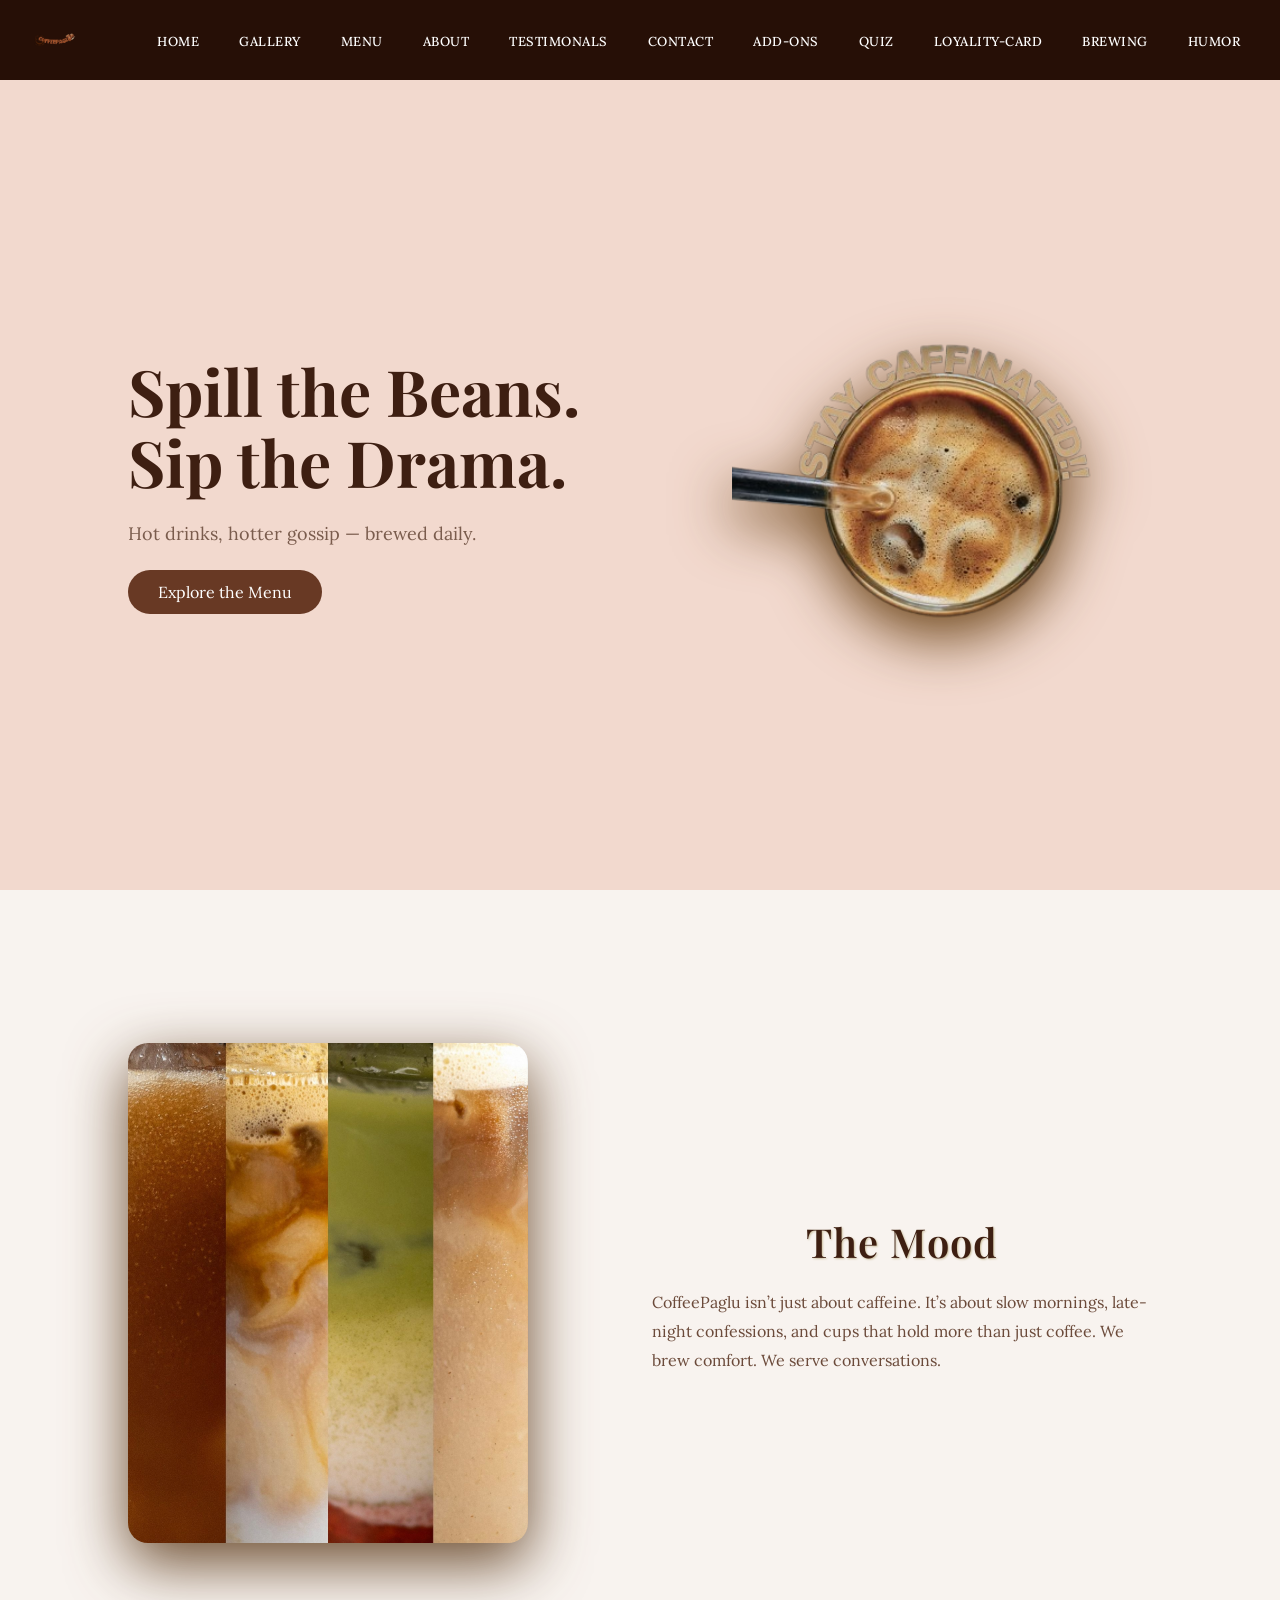
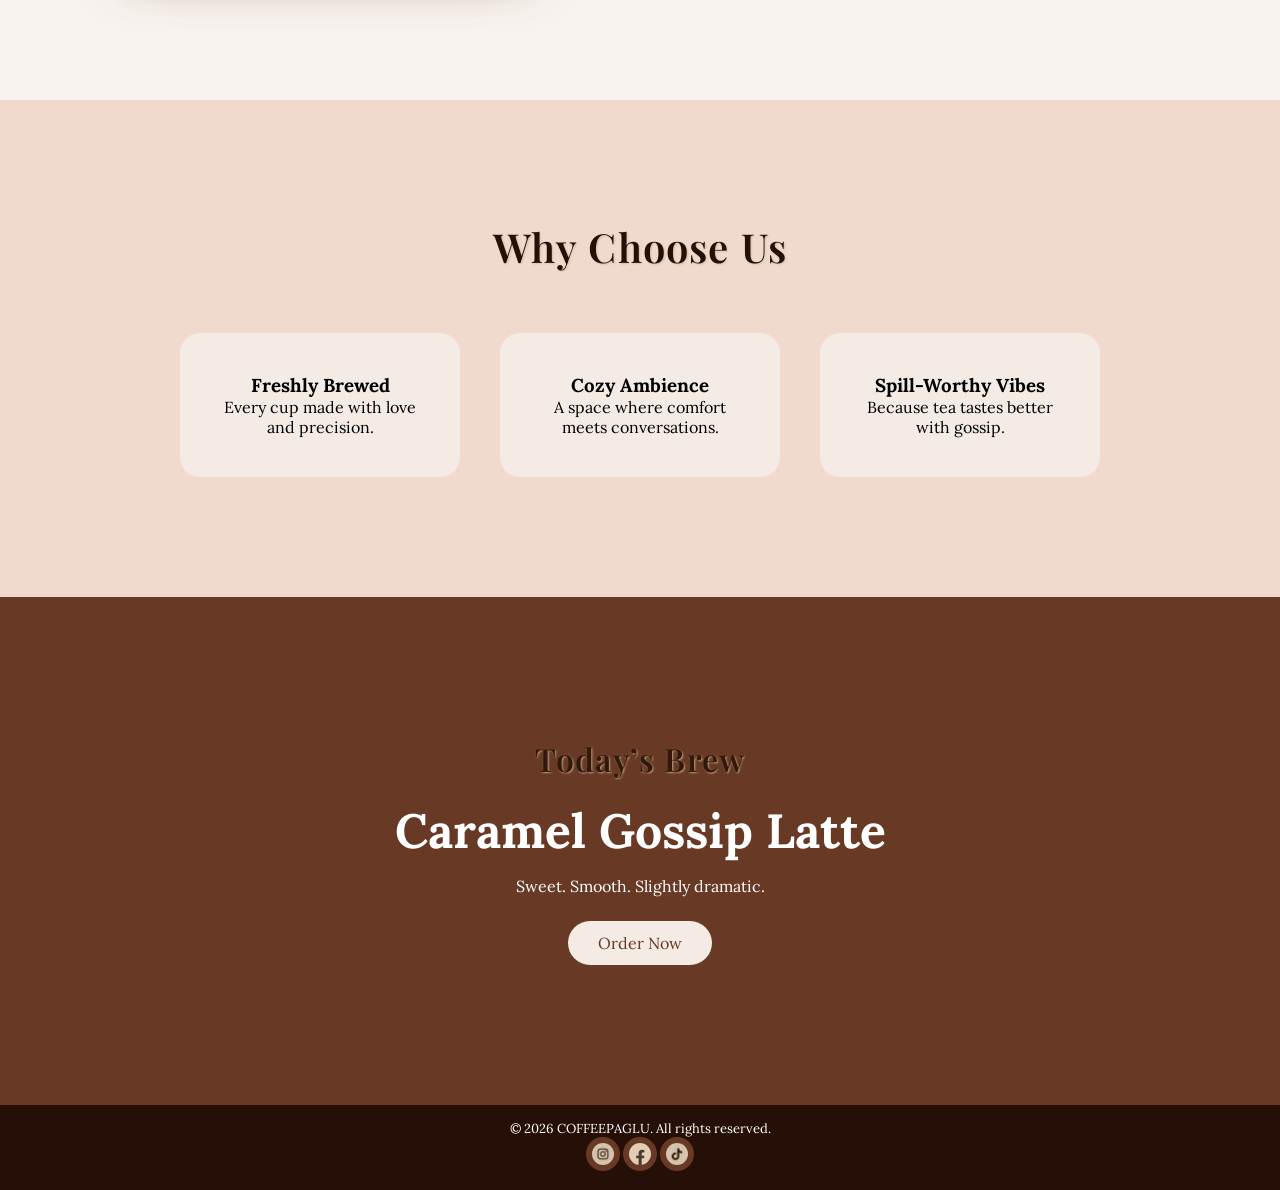
==== index.html @ d4e7f506 "Add files via upload" ====
<!DOCTYPE html>
<html lang="en">
<head>
<meta charset="UTF-8">
<meta name="viewport" content="width=device-width, initial-scale=1.0">
<title>CoffeePaglu-Home</title> <link rel="stylesheet" href="css/style.css">
</head>
<body>

<header>
  <div class="navbar">
    <img src="imgs/logo.png" alt="Coffeepaglu Logo" class="logo">
    <nav>
  <ul class="nav-menu">
 <li><a href="index.html" class="nav-link">HOME</a></li>
        <li><a href="gallery.html" class="nav-link">GALLERY</a></li>
        <li><a href="menu.html" class="nav-link">MENU</a></li>
        <li><a href="about.html" class="nav-link">ABOUT</a></li>
        <li><a href="testimonals.html" class="nav-link">TESTIMONALS</a></li>
        <li><a href="contact.html" class="nav-link">CONTACT</a></li>
        <li><a href="add-ons.html" class="nav-link">ADD-ONS</a></li>
        <li><a href="quiz.html" class="nav-link">QUIZ</a></li> 
        <li><a href="loyality.html" class="nav-link">LOYALITY-CARD</a></li> 
        <li><a href="brewing.html" class="nav-link">BREWING</a></li> 
        <li><a href="coffee_humor_page.html" class="nav-link">HUMOR</a></li> 
</ul>           
</nav>
 </div>
</header>
<main>
  <!--Hero section-->
  <section class="hero">
  <div class="hero-content">
    <h1>
      Spill the Beans.<br>
      Sip the Drama.
    </h1>
    <p class="sub">
      Hot drinks, hotter gossip — brewed daily.
    </p>
    <a href="menu.html" class="hero-btn">Explore the Menu</a>
  </div>

  <div class="hero-img">
    <img src="imgs/h1.png" alt="Latte">
  </div>
</section>

<section class="mood">
  <div class="mood-img">
    <img src="imgs/mood.jpg" alt="Coffee Mood">
  </div>

  <div class="mood-text">
    <h2>The Mood</h2>
    <p>
      CoffeePaglu isn’t just about caffeine.
      It’s about slow mornings, late-night confessions,
      and cups that hold more than just coffee.
      We brew comfort. We serve conversations.
    </p>
  </div>
</section>

<section class="choose">
  <h2>Why Choose Us</h2>

  <div class="choose-grid">
    <div class="choose-card">
      <h3>Freshly Brewed</h3>
      <p>Every cup made with love and precision.</p>
    </div>

    <div class="choose-card">
      <h3>Cozy Ambience</h3>
      <p>A space where comfort meets conversations.</p>
    </div>

    <div class="choose-card">
      <h3>Spill-Worthy Vibes</h3>
      <p>Because tea tastes better with gossip.</p>
    </div>
  </div>
</section>

<section class="todays-brew">
  <div class="brew-content">
    <h2>Today’s Brew</h2>
    <h3>Caramel Gossip Latte</h3>
    <p>Sweet. Smooth. Slightly dramatic.</p>
    <a href="menu.html" class="brew-btn">Order Now</a>
  </div>
</section>

</body>
</html>

 <!-- ================= FOOTER ================= -->
<footer class="footer">
  <div class="container footer-container">
    <p>&copy; 2026 COFFEEPAGLU. All rights reserved.</p>
    <div class="social-icons">
      <a href="https://www.instagram.com/herjournls._?igsh=M2wwaDgxN3NqbGc0"><img src="imgs/insta.jpg" alt="Instagram"></a>
      <a href="#"><img src="imgs/fb.jpg" alt="Facebook"></a>
      <a href="#"><img src="imgs/tiktook.jpg" alt="TicTok"></a>
    </div>
      </div>
  </div>
</footer>
</main>
</body>
</html>
---- css/style.css ----
@import url('https://fonts.googleapis.com/css2?family=Cormorant+Garamond:ital,wght@0,300..700;1,300..700&family=Dancing+Script:wght@400..700&family=Dosis:wght@200..800&family=Lobster+Two:ital,wght@0,400;0,700;1,400;1,700&family=Lora:ital,wght@0,400..700;1,400..700&family=Playfair+Display:ital,wght@0,400..900;1,400..900&family=Poppins:ital,wght@0,400;0,500;0,600;0,700;1,400&display=swap');

*{
  margin: 0;
  padding: 0;
  box-sizing: border-box;
  font-family:"Lora", serif;
}


.logo {
  display: block;
  height: 50px; 
  margin-right: 20px;
  /* optional but clean */
}
.container {
  max-width: 1200px;
  width: 100%;
  margin: auto;
  padding: 0 20px;
}
body{
  background-color: #f2d9ce
}

:root{
    /* colors */
    --white-color: #fff;
    --iced-capppccino-color: #f2d9ce;
    --mocha-mousse-color: #a57865;
    --milk-chocolate-color: #683924;
    --espresso-color: #260f06;
    /* font size */
    --font-size-s: 0.9rem;
    --font-size-n: 1rem;
    --font-size-m: 1,12rem;
    --font-size-l: 1.5rem;
    --font-size-xl: 2rem;
    --font-size-xxl: 2.3rem;
    /* font weight */
    --font-weight-normal:400;
    --font-weight-medium:500;
    --font-weight-semibold:600;
    --font-weight-bold:700;
    /* border radius */
    --border-radius-s: 8px;
    --broder-radius-m: 30ps;
    --border-radius-circle: 50%;
    /* site max width */
    --site-max-width: 1300px;
}
/* ===== Reset & Basics ===== */
* {
  margin: 0;
  padding: 0;
  box-sizing: border-box;
}

/* ===== Navbar ===== */
.navbar {
  display: flex;
  justify-content: space-between;
  align-items: center;
  background-color: #260f06;
  padding: 15px 30px;
  position: sticky;
  top: 0;
  z-index: 1000;
}

.navbar .logo {
  font-size: 1.8rem;
  color: #fff;
  font-weight: bold;
  text-decoration: none;
}

.nav-menu {
  display: flex;
  gap: 20px;
  list-style: none;
}

.nav-menu li a {
  text-decoration: none;
  color: #fff;
  font-weight: 500;
  padding: 8px 10px;
  border-radius: 8px;
  transition: 0.3s ease; 
  letter-spacing: 0.5px;
  font-size: 13px
}

.nav-menu li a:hover,
.nav-menu li a.active {
  background-color: #683924;
}

@media (max-width: 768px) {
  .nav-menu {
    position: fixed;
    right: -100%;
    top: 0;
    height: 100vh;
    width: 250px;
    background: #6b3e26;
    flex-direction: column;
    justify-content: center;
    align-items: center;
    transition: 0.3s;
  }

  .nav-menu.active {
    right: 0;
  }
}

.hero {
  display: flex;
  align-items: center;
  justify-content: space-between;
  padding: 120px 10%;
  background:  #f2d9ce;
  height: 90vh;
}

.hero-content {
  max-width: 500px;
}

.hero-content h1 {
  font-family: 'Playfair Display', serif;
  font-size: 64px;
  line-height: 1.1;
  color: #3e1f12;
}

.sub {
  font-size: 18px;
  margin: 25px 0;
  color: #7a5c4d;
}

.hero-btn {
  display: inline-block;
  padding: 12px 30px;
  border-radius: 30px;
  background: #683924;
  color: white;
  text-decoration: none;
  transition: all 0.3s ease;
}

.hero-btn:hover {
  background: #8a4e33;
  transform: translateY(-3px);
}

.hero-img img {
  width: 420px;
  filter: drop-shadow(0 20px 30px rgba(100, 59, 12, 0.959));
}

.hero-img:hover {
  transform: scale(1.1);
}

.hero-img img {
  transition: transform 0.4s ease;
}

.hero-img img:hover {
  transform: scale(1.08);
}


.mood {
  display: flex;
  align-items: center;
  justify-content: space-between;
  padding: 120px 10%;
  background: #f8f3ef;
  height: 90vh;
}

.mood-img img {
  width: 400px;
  border-radius: 20px;
  filter: drop-shadow(0 20px 30px rgba(82, 46, 12, 0.856));
}

.mood-text {
  max-width: 500px;
}

.mood-text h2 {
  font-family: 'Playfair Display', serif;
  font-size: 40px;
  margin-bottom: 20px;
  color: #3e1f12;
}

.mood-text p {
  line-height: 1.8;
  color: #6b4a3a;
}

.choose {
  padding: 120px 10%;
  text-align: center;
}

.choose h2 {
  font-family: 'Playfair Display', serif;
  font-size: 40px;
  margin-bottom: 60px;
}

.choose-grid {
  display: flex;
  justify-content: center;
  gap: 40px;
}

.choose-card {
  background: #f3ebe4;
  padding: 40px;
  border-radius: 20px;
  width: 280px;
  transition: 0.3s ease;
}

.choose-card:hover {
  transform: translateY(-8px);
  box-shadow: 0 15px 30px rgba(82, 40, 5, 0.87);
}

.todays-brew {
  background: #683924;
  color: #fff;
  padding: 140px 10%;
  text-align: center;
}

.todays-brew h2 {
  font-family: 'Playfair Display', serif;
  font-size: 32px;
  margin-bottom: 20px;
  opacity: 0.8;
}

.todays-brew h3 {
  font-size: 48px;
  margin-bottom: 15px;
}

.brew-btn {
  display: inline-block;
  margin-top: 25px;
  padding: 12px 30px;
  border-radius: 30px;
  background: #f3ebe4;
  color: #683924;
  text-decoration: none;
  transition: 0.3s ease;
}

.brew-btn:hover {
  transform: scale(1.05);
}


/* ===== Pages CSS ===== */
/* Gallery */
.gallery-grid {
  display: grid;
  grid-template-columns: repeat(3, 1fr);
  gap: 30px;
  padding: 50px;
}

.gallery-grid img {
  width: 100%;
  border-radius: 203px;
  transition: transform 0.3s ease;
  cursor: pointer;
}

.gallery-grid img:hover {
  transform: scale(1.05);
  box-shadow: 0 10px 20px rgba(97, 47, 7, 0.699);
}

.gallery-item{
width: 100%;
  border-radius: 15px;
  transition: transform 0.3s ease;
  cursor: pointer;
}

.gallery-title{
  text-align: center;
  font-family: 'Playfair Display', serif;
  font-size: 42px;
  margin-bottom: 60px;
  color: #3e1f12;
}

/* Menu */
.menu-container {
  display: grid;
  grid-template-columns: repeat(3, 260px); /* 3 cards per row */
  justify-content: center; /* center grid horizontally */
  gap: 50px; /* space between cards */
  padding: 70px;
}

.menu-card {
  background: rgba(245, 239, 232, 0.6);
  border-radius: 25px;
  padding: 55px 15px 15px;
  text-align: center;

  position: relative;
  transition: transform 0.3s ease, box-shadow 0.3s ease;
}


.menu-card:hover {
  transform: translateY(-8px);
  box-shadow: 0 25px 35px rgb(33, 25, 17);
}

.img-wrap {
  position: absolute;
  top: -60px;
  left: 50%;
  transform: translateX(-50%);
  width: 120px;
  height: 120px;
  border-radius: 50%;
  overflow: hidden;
  box-shadow: 0 10px 20px rgba(0,0,0,0.15);
}

.img-wrap img {
  width: 100%;
  height: 100%;
  object-fit: cover;
  display: block;
}

.circle {
    width: 260px;
    height: 260px;
    border-radius: 50%;
    overflow: hidden;
    display: flex;
}

.circle img {
    width: 100%;
    height: 100%;
    object-fit: cover;
}

.menu-card h3 {
  margin-top: 25px; /* enough space for image circle */
  color: #683924;
}

.menu-card p {
  font-size: 14px;
  margin: 10px 0;
  color: #555;

}

.price {
  background: #683924;
  color: white;
  padding: 4px 10px;
  border-radius: 20px;
  font-size: 12px;
  margin-bottom: 12px;
}
.menu-card button {
  margin: 10px;            /* thoda kam margin */
  padding: 6px 12px;         /* chhoti padding */
  border: none;
  border-radius: 16px;        /* thoda kam rounded */
  cursor: pointer;
  font-size: 12px;            /* chhota font */
  transition: transform 0.3s ease;
  width: 90px;                /* fixed width for uniformity */
  color: #532a0e;   
         /* better readable color */
  
}

.add-cart {
  background: transparent;
  color: lab(32.85% 24.61 29.61);
  border: 1px solid #612b12e3;
  justify-self: center;
  margin-top: 6px;
}
.buy-now {
  border: 1px solid #612b12e3;
  color: lab(32.85% 24.61 29.61);
  background: transparent;
  justify-self: center;
}

.menu-card button:hover {
  transform: scale(1.05);
   box-shadow: 0 4px 8px rgba(104, 57, 36, 0.3);
   color:#f2d9ce ;
     transition: transform 0.5s ease,  
   
}

/* ABOUT SECTION */
.about {
  padding: 90px 20px;
  background-color: #f2d9ce
}

/* FLEX CONTAINER */
.about-container {
  max-width: 1100px;
  margin: auto;
  display: flex;
  align-items: center;
  gap: 60px;
  flex-wrap: wrap;
}

/* TEXT SIDE */
.about-text {
  flex: 1;
}

.about-title{
  text-align: left;
  font-family: 'Playfair Display', serif;
  font-size: 42px;
  margin-bottom: 20px;
  color: #3e1f12;
}

.about-text p {
  font-size: 15px;
  line-height: 1.8;
  color: #444;
  margin-bottom: 15px;
}

/* IMAGE SIDE */
.about-img {
  flex: 1;
  display: flex;
  justify-content: center;
}

.about-img img {
  width: 100%;
  max-width: 420px;
  transition: 0.4s ease;
}

/* SLEEK HOVER */
.about-img img:hover {
  transform: scale(1.03);
}

/* RESPONSIVE */
@media (max-width: 768px) {
  .about-container {
    flex-direction: column;
    text-align: center;
  }
}

/* Testimonial Section */
.testimonials-section {
    padding: 40px 20px;
    background: #f2d9ce;
    text-align: center;
    font-family: 'Lora', serif;
}

.testimonials-title {
    font-family: 'Playfair Display', serif;
    color: #683924;
    margin-bottom: 80px;
    font-size: 2em;
    font-weight: 700;
}

/* Testimonial Cards Grid */
.testimonials-grid {
    display: grid;
    grid-template-columns: repeat(4, 260px);
    gap: 20px;
    max-width: 1000px;
    margin: 0 auto;
}

/* Individual Testimonial Card */
.testimonial-card {
    background: white;
    border-radius: 12px;
    padding: 40px;
    box-shadow: 0 4px 12px rgba(85, 43, 9, 0.89);
    transition: transform 0.3s ease, box-shadow 0.3s ease;
    position: relative;
    border: 1px solid #e8d8c8;
    font-family: 'Lora', serif;
    min-height: 100px;
    display: flex;
    flex-direction: column;
}

.testimonial-card:hover {
    transform: translateY(-5px);
    box-shadow: 0 8px 20px rgba(87, 43, 8, 0.897);
}

/* Testimonial Header */
.testimonial-header {
    display: flex;
    align-items: center;
    margin-bottom: 15px;
}

.avatar {
    width: 60px;
    height: 60px;
    border-radius: 50%;
    object-fit: cover;
    margin-right: 12px;
    border: 2px solid #a57865;
}

.reviewer-info h3 {
    margin: 0 0 3px 0;
    color: #683924;
    font-family: 'Playfair Display', serif;
    font-size: 1.1em;
}

.reviewer-info p {
    margin: 0;
    color: #a57865;
    font-size: 0.8em;
}

/* Star Rating */
.star-rating {
    color: #FFD700;
    font-size: 1em;
    margin: 8px 0;
}

/* Testimonial Text */
.testimonial-text {
    font-style: italic;
    color: #260f06;
    line-height: 1.5;
    font-size: 0.95em;
    margin-bottom: 15px;
    flex-grow: 1;
}

/* Testimonial Footer */
.testimonial-footer {
    display: flex;
    justify-content: space-between;
    align-items: center;
    margin-top: auto;
    padding-top: 15px;
    border-top: 1px solid #e8d8c8;
}

.date {
    color: #a57865;
    font-size: 0.8em;
}

/* Responsive Design */
@media (max-width: 768px) {
    .testimonials-title {
        font-size: 1.7em;
    }
    
    .testimonials-grid {
        grid-template-columns: 1fr;
        gap: 15px;
    }
    
    .testimonial-card {
        padding: 15px;
        min-height: 250px;
    }
    
    .testimonial-header {
        flex-direction: column;
        text-align: center;
    }
    
    .avatar {
        margin-right: 0;
        margin-bottom: 10px;
    }
    
    .reviewer-info {
        width: 100%;
    }
    
    .testimonial-text {
        font-size: 0.9em;
    }
}

/* CONTACT SECTION */
.contact-section {
  min-height: 100vh;
  background-color: #f2d9ce;
  display: flex;
  flex-direction: column;
  align-items: center;
  justify-content: center;
  gap: 25px;
}

/* SLEEK CONTACT BOX */
.contact-box {
  width: 360px;
  padding: 35px;
  background-color: #ffffff;
  text-align: center;
}

/* TEXT */
.contact-box h2 {
  font-size: 22px;
  margin-bottom: 20px;
  letter-spacing: 1px;
}

                                      /* INPUTS */
.contact-box input,
.contact-box textarea {
  width: 100%;
  padding: 12px 0;
  margin-bottom: 18px;
  border: none;
  border-bottom: 1px solid #3e2723;
  font-size: 14px;
  background: transparent;
}

.contact-box input:focus,
.contact-box textarea:focus {
  outline: none;
  border-bottom: 1px solid #683924;
}

.contact-box textarea {
  height: 80px;
  resize: none;
}

                                    /* BUTTON */
.contact-box button {
  margin-top: 10px;
  padding: 10px 30px;
  border: none;
  background-color: #683924;
  color: #fff;
  font-size: 13px;
  cursor: pointer;
}

/* SMALL CIRCLE IMAGES */
.contact-images {
  display: flex;
  gap: 12px;
}

.contact-images img {
  width: 45px;
  height: 45px;
  border-radius: 50%;
  object-fit: cover;
  transition: 0.3s;
}

/* HOVER = CLEAN EFFECT */
.contact-images img:hover {
  filter: grayscale(0%);
  transform: scale(1.1);
}

/* Footer Section */

.footer {
 width: 100%;
 padding: 15px;
 background-color: #260f06;
 color: white;
 text-align: center;
 font-size: 13px;
}

.social-icons img{
 width: 34px;
 height: 34px;
 border-radius: 50%;
 padding: 6px;
 background: #683924;
 object-fit: contain;
}

.social-icons img:hover{
 transform: scale(1.15);
   transition: transform 1s ease,  
} 



.side-menu {
  padding: 30px 10%;
  background: #f2d9ce;
}

.side-menu h1{
  margin-top: 20px;
}
.menu-title {
  text-align: center;
  font-family: 'Playfair Display', serif;
  font-size: 46px;
  color: #3e1f12;
  margin-bottom: 50px;
  margin-top: 0;
}

.menu-container {
  display: grid;
  grid-template-columns: repeat(3, 260px);
  justify-content: center;
  gap: 30px;
}

.menu-card {
  background: rgba(245,239,232,0.8);
  border-radius: 25px;
  padding: 60px 20px 25px;
  text-align: center;
  position: relative;
  backdrop-filter: blur(6px);

  box-shadow:
    0 15px 30px rgba(107, 59, 4, 0.897),
    0 5px 10px rgba(158, 77, 11, 0.671);

  transition: all 0.35s ease;
}

.menu-card:hover {
  transform: translateY(-8px);
  box-shadow:
    0 25px 45px rgba(160, 90, 24, 0.836),
    0 10px 15px rgba(114, 62, 13, 0.801);
}

.img-wrap {
  position: absolute;
  top: -40px;
  left: 50%;
  transform: translateX(-50%);
  width: 120px;
  height: 120px;
  border-radius: 50%;
  overflow: hidden;

  box-shadow: 0 12px 25px rgba(0,0,0,0.18);
}

.img-wrap img {
  width: 100%;
  height: 100%;
  object-fit: cover;
}

.menu-card h3 {
  margin-top: 50px;
  color: #683924;
  font-size: 20px;
}

.menu-card p {
  font-size: 14px;
  margin: 10px 0;
  color: #6b4a3a;
}

.price {
  background: #683924;
  color: white;
  padding: 6px 16px;
  border-radius: 20px;
  font-size: 13px;
  margin:  40px;
}

/* Hamburger Menu Styles */
.menu-checkbox {
    display: none;
}

.hamburger {
    display: none;
    flex-direction: column;
    cursor: pointer;
    padding: 5px;
}

.bar {
    width: 25px;
    height: 3px;
    background-color: #333;
    margin: 3px 0;
    transition: 0.3s;
}

h2 {
  text-align: center;
  font-weight: 600;
  font-size: 2rem;
  margin-bottom: 30px;
  letter-spacing: 1.2px;
  color: #260f06;
  text-shadow: 1px 1px 2px #cbbf9d;
}

.question {
  background: #fff9e6;
  padding: 20px;
  border-radius: 8px;      /* thoda rounded corners */
  width: 100%; 
  justify-content: center;            /* container ke width ke hisaab se */
  min-height: 150px;       /* height set karke square feel dena */
  box-sizing: border-box;  /* padding width me add kare */
  margin-bottom: 20px;
  display: flex;
  flex-direction: column;  /* content vertical align */
  justify-content: center; /* vertically center content */
}


.question:hover {
  box-shadow: 0 5px 15px rgba(61, 30, 6, 0.836);
   transition: 0.5s ease;
}

label {
  display: block;
  margin: 10px 0;
  cursor: pointer;
  font-weight: 500;
  font-size: 1.05rem;
  user-select: none;
  padding-left: 8px;
  position: relative;
  transition: color 0.3s ease;
  color: #5a3e1b;
}

label:hover {
  color: #a97449;
}

input[type="radio"] {
  appearance: none;
  width: 20px;
  height: 20px;
  border: 2.5px solid #a97449;
  border-radius: 50%;
  outline: none;
  cursor: pointer;
  position: relative;
  vertical-align: middle;
  margin-right: 10px;
  transition: background-color 0.3s ease, border-color 0.3s ease;
}

input[type="radio"]:checked {
  background-color: #64340c;
  border-color: #6b4729;
}

button {
  padding: 10px 0;
  font-size: 1rem;
  border-radius: 8px;
  width: 20%;          /* button chhota karega */
  margin: 20px auto 0; /* top 20px, left-right auto for center */
  display: block;      /* block banaye taaki margin auto work kare */
  background: #ce9261;
  color: #482805cc;
  border: none;
  cursor: pointer;
  box-shadow: 0 5px 15px rgba(169, 116, 73, 0.228);
  transition: background-color 0.5s ease;
  margin-bottom: 30px;
  margin-top: 30px;
}


button:hover {
  background-color: #8a5e30;
  box-shadow: 0 7px 20px #482805cc;
  color: var(--iced-capppccino-color);
}

#result {
  margin-bottom: 30px;
  padding: 20px;
  border-radius: 12px;
  background: #fff4cc;
  border: 3px solid #a97449;
  font-weight: 700;
  font-size: 1.3rem;
  color: #3d2305e8;
  text-align: center;
  box-shadow: 0 6px 15px rgba(61, 30, 5, 0.799);
  user-select: none;
  min-height: 70px;
  margin-bottom: 20px;
}

/* ================= CART SIDEBAR STYLES ================= */
.cart-icon {
  position: fixed;
  top: 20px;
  right: 20px;
  background: #5c3d2e;
  color: white;
  width: 60px;
  height: 60px;
  border-radius: 50%;
  display: flex;
  align-items: center;
  justify-content: center;
  font-size: 24px;
  cursor: pointer;
  z-index: 100;
  box-shadow: 0 4px 12px rgba(92, 61, 46, 0.3);
  transition: all 0.3s ease;
}

.cart-icon:hover {
  transform: scale(1.1);
  box-shadow: 0 6px 16px rgba(92, 61, 46, 0.5);
}

.cart-count {
  position: absolute;
  top: -8px;
  right: -8px;
  background: #d4a574;
  color: #5c3d2e;
  border-radius: 50%;
  width: 28px;
  height: 28px;
  display: flex;
  align-items: center;
  justify-content: center;
  font-weight: bold;
  font-size: 12px;
}

/* ================= CART SIDEBAR STYLES ================= */
.cart-icon {
  position: fixed;      /* screen pe fixed rahe */
  top: 80px;            /* nav ke neeche, magar space dekar */
  right: 20px;          /* right side se thoda gap */
  z-index: 1000;        /* nav se upar dikhai de */
  background: #5c3d2e;  /* aapka color */
  color: white;
  width: 60px;
  height: 60px;
  border-radius: 50%;
  display: flex;
  align-items: center;
  justify-content: center;
  font-size: 28px;
  cursor: pointer;
  box-shadow: 0 4px 12px rgba(0,0,0,0.3);
}

.cart-icon:hover {
  transform: scale(1.1);
  box-shadow: 0 6px 16px rgba(92, 61, 46, 0.5);
}

.cart-count {
  position: absolute;
  top: -8px;
  right: -8px;
  background: #d4a574;
  color: #5c3d2e;
  border-radius: 50%;
  width: 28px;
  height: 28px;
  display: flex;
  align-items: center;
  justify-content: center;
  font-weight: bold;
  font-size: 12px;
}

/* ================= CART SIDEBAR ================= */
.cart-sidebar {
  position: fixed;
  right: -400px;
  top: 0;
  width: 400px;
  height: 100vh;
  background: white;
  box-shadow: -4px 0 20px rgba(0, 0, 0, 0.15);
  z-index: 101;
  transition: right 0.4s ease;
  display: flex;
  flex-direction: column;
  overflow-y: auto;
}

.cart-sidebar.active {
  right: 0;
}

.cart-header {
  background: #5c3d2e;
  color: white;
  padding: 20px;
  display: flex;
  justify-content: space-between;
  align-items: center;
  position: sticky;
  top: 0;
}

.cart-header h2 {
  margin: 0;
  font-size: 22px;
}

.close-cart {
  background: none;
  border: none;
  color: white;
  font-size: 28px;
  cursor: pointer;
  padding: 0;
}

.cart-items {
  flex: 1;
  padding: 20px;
  overflow-y: auto;
}

.cart-item {
  background: #f5f1ed;
  border-radius: 8px;
  padding: 15px;
  margin-bottom: 15px;
  border-left: 4px solid #d4a574;
}

.cart-item-header {
  display: flex;
  justify-content: space-between;
  align-items: start;
  margin-bottom: 10px;
}

.cart-item-name {
  font-weight: bold;
  color: #5c3d2e;
  font-size: 16px;
}

.cart-item-remove {
  background: none;
  border: none;
  color: #c44569;
  cursor: pointer;
  font-size: 18px;
  padding: 0;
}

.cart-item-price {
  color: #d4a574;
  font-weight: bold;
  margin-bottom: 8px;
}

.cart-item-quantity {
  display: flex;
  align-items: center;
  gap: 8px;
}

.qty-btn {
  background: #d4a574;
  border: none;
  color: white;
  width: 28px;
  height: 28px;
  border-radius: 4px;
  cursor: pointer;
  font-weight: bold;
  transition: background 0.2s;
}

.qty-btn:hover {
  background: #c9985e;
}

.qty-display {
  min-width: 30px;
  text-align: center;
  font-weight: bold;
  color: #5c3d2e;
}

.empty-cart {
  text-align: center;
  color: #999;
  padding: 40px 20px;
  font-size: 16px;
}

.cart-footer {
  background: #f5f1ed;
  padding: 20px;
  border-top: 2px solid #e0d5c8;
  position: sticky;
  bottom: 0;
}

.cart-total {
  display: flex;
  justify-content: space-between;
  font-size: 18px;
  font-weight: bold;
  color: #5c3d2e;
  margin-bottom: 15px;
}

.checkout-btn {
  width: 100%;
  background: #5c3d2e;
  color: white;
  border: none;
  padding: 14px;
  border-radius: 6px;
  font-size: 16px;
  font-weight: bold;
  cursor: pointer;
  transition: background 0.3s;
}

.checkout-btn:hover {
  background: #4a3225;
}

.checkout-btn:disabled {
  background: #ccc;
  cursor: not-allowed;
}

/* ================= MODAL STYLES ================= */
.modal {
  display: none;
  position: fixed;
  z-index: 102;
  left: 0;
  top: 0;
  width: 100%;
  height: 100%;
  background-color: rgba(0, 0, 0, 0.5);
  animation: fadeIn 0.3s ease;
}

.modal.active {
  display: flex;
  align-items: center;
  justify-content: center;
}

@keyframes fadeIn {
  from { opacity: 0; }
  to { opacity: 1; }
}

.modal-content {
  background-color: white;
  padding: 20px;             /* reduced padding */
  border-radius: 12px;
  width: 90%;
  max-width: 400px;          /* reduced width */
  box-shadow: 0 8px 32px rgba(0, 0, 0, 0.2);
  animation: slideIn 0.3s ease;
  position: relative;
}

@keyframes slideIn {
  from {
    transform: translateY(-50px);
    opacity: 0;
  }
  to {
    transform: translateY(0);
    opacity: 1;
  }
}

.modal-header {
  font-size: 22px;           /* slightly smaller */
  font-weight: bold;
  color: #5c3d2e;
  margin-bottom: 15px;
}

.form-group {
  margin-bottom: 12px;       /* slightly less margin */
}

.form-group label {
  display: block;
  margin-bottom: 5px;
  color: #5c3d2e;
  font-weight: bold;
  font-size: 14px;
}

.form-group input,
.form-group textarea {
  width: 100%;
  padding: 6px 8px;          /* reduced padding */
  border: 2px solid #e0d5c8;
  border-radius: 4px;         /* smaller radius */
  font-size: 13px;            /* smaller font */
  font-family: inherit;
  transition: border-color 0.3s;
  box-sizing: border-box;
}

.form-group input {
  height: 30px;               /* smaller input height */
}

.form-group input:focus,
.form-group textarea:focus {
  outline: none;
  border-color: #d4a574;
}

.form-group textarea {
  resize: vertical;
  min-height: 60px;           /* smaller textarea */
}

.modal-buttons {
  display: flex;
  gap: 10px;
  margin-top: 18px;
}

.modal-btn {
  flex: 1;
  padding: 10px;
  border: none;
  border-radius: 6px;
  font-weight: bold;
  cursor: pointer;
  font-size: 15px;
  transition: all 0.3s;
}

.modal-btn-submit {
  background: #5c3d2e;
  color: white;
}

.modal-btn-submit:hover {
  background: #4a3225;
}

.modal-btn-cancel {
  background: #e0d5c8;
  color: #5c3d2e;
}

.modal-btn-cancel:hover {
  background: #d0c5b8;
}

.close-modal {
  position: absolute;
  top: 15px;
  right: 20px;
  background: none;
  border: none;
  font-size: 28px;
  cursor: pointer;
  color: #5c3d2e;
}

/* ================= ORDER CONFIRMATION ================= */
.success-message {
  text-align: center;
  padding: 30px;
  color: #27ae60;
}

.success-message h2 {
  color: #27ae60;
  margin-bottom: 10px;
}

.success-icon {
  font-size: 48px;
  margin-bottom: 15px;
}

/* ================= RESPONSIVE ================= */
@media (max-width: 768px) {
  .cart-sidebar {
    width: 100%;
    right: -100%;
  }

  .modal-content {
    width: 95%;
    padding: 15px;
  }

  .cart-icon {
    width: 50px;
    height: 50px;
    font-size: 20px;
  }
}


.loyalty-section {
    display: flex;
    justify-content: center;
    padding: 50px 20px;
    font-family: sans-serif;
}

.loyalty-card {
    background: #ffffff;
    border-radius: 15px;
    box-shadow: 0 10px 30px rgba(0,0,0,0.1);
    padding: 30px;
    max-width: 400px;
    width: 100%;
    text-align: center;
    border: 2px solid #6f4e37;
}

.card-header h2 {
    color: #6f4e37;
    margin-bottom: 5px;
}

.stamp-grid {
    display: grid;
    grid-template-columns: repeat(5, 1fr);
    gap: 15px;
    margin: 30px 0;
}

.stamp {
    font-size: 30px;
    width: 50px;
    height: 50px;
    display: flex;
    align-items: center;
    justify-content: center;
    border-radius: 50%;
    border: 2px dashed #d1b8a7;
}

.stamp.collected {
    background-color: #6f4e37;
    border-style: solid;
    filter: grayscale(0);
}

.stamp.empty {
    opacity: 0.2;
    filter: grayscale(1);
}

.progress-bar {
    background: #e0e0e0;
    border-radius: 10px;
    height: 10px;
    margin: 15px 0;
    overflow: hidden;
}

.progress-fill {
    background: #6f4e37;
    height: 100%;
}

.redeem-btn {
    background: #d1b8a7;
    color: white;
    border: none;
    padding: 10px 20px;
    border-radius: 5px;
    cursor: not-allowed;
    width: 100%;
    font-weight: bold;
}

.brew-container {
    padding: 60px 20px;
    max-width: 1100px;
    margin: 0 auto;
    text-align: center;
    font-family: 'Segoe UI', Tahoma, Geneva, Verdana, sans-serif;
}

.main-title {
    color: #4b3621;
    font-size: 2.5rem;
    margin-bottom: 10px;
}

.subtitle {
    color: #8b5a2b;
    margin-bottom: 40px;
}

.brew-grid {
    display: grid;
    grid-template-columns: repeat(auto-fit, minmax(300px, 1fr));
    gap: 25px;
}

.brew-card {
    background: white;
    padding: 30px;
    border-radius: 20px;
    box-shadow: 0 10px 20px rgb(96, 44, 9);
    transition: transform 0.3s ease;
    border: 1px solid #eee;
}

.brew-card:hover {
    transform: translateY(-10px);
    border-color: #642f09;
}

.brew-icon {
    font-size: 50px;
    margin-bottom: 15px;
}

.brew-card h3 {
    color: #572f07;
    margin-bottom: 15px;
}

.steps {
    text-align: left;
    list-style: none;
    padding: 0;
    margin: 20px 0;
    color: #555;
}

.steps li {
    padding: 8px 0;
    border-bottom: 1px solid #ffffff;
}

.steps li::before {
    content: "✓ ";
    color: #411e04;
    font-weight: bold;
}

.featured {
    background: #4b3621;
    color: white;
}

.featured h3, .featured .steps, .featured .steps li {
    color: #4f2811;
}

.pro-tip {
    font-size: 0.9rem;
    background: rgba(255,255,255,0.1);
    padding: 10px;
    border-radius: 10px;
}


.brew-container {
    padding: 60px 20px;
    max-width: 1100px;
    margin: 0 auto;
    text-align: center;
    background-color: #fffaf5;
    font-family: 'Segoe UI', Tahoma, Geneva, Verdana, sans-serif;
}

.main-title {
    color: #4b3621;
    font-size: 2.5rem;
    margin-bottom: 10px;
}

.subtitle {
    color: #8b5a2b;
    margin-bottom: 40px;
}

.brew-grid {
    display: grid;
    grid-template-columns: repeat(auto-fit, minmax(300px, 1fr));
    gap: 25px;
}

.brew-card {
    background: white;
    padding: 30px;
    border-radius: 20px;
    box-shadow: 0 10px 20px rgba(0,0,0,0.05);
    transition: transform 0.3s ease;
    border: 1px solid #eee;
}

.brew-card:hover {
    transform: translateY(-10px);
    border-color: #d2691e;
}

.brew-icon {
    font-size: 50px;
    margin-bottom: 15px;
}

.brew-card h3 {
    color: #d2691e;
    margin-bottom: 15px;
}

.steps {
    text-align: left;
    list-style: none;
    padding: 0;
    margin: 20px 0;
    color: #4a2705;
}

.steps li {
    padding: 8px 0;
    border-bottom: 1px solid #f0f0f0;
}

.steps li::before {
    content: "✓ ";
    color: #d2691e;
    font-weight: bold;
}

.featured {
    background: #4b3621;
    color: white;
}

.featured h3, .featured .steps, .featured .steps li {
    color: #f5f5f5;
}

.pro-tip {
    font-size: 0.9rem;
    background: rgba(255,255,255,0.1);
    padding: 10px;
    border-radius: 10px;
}


  * { box-sizing: border-box; margin: 0; padding: 0; }

  /* ── Hero ── */

  .tml {
    font-family: 'Playfair Display', serif;
    font-size: 42px;
    font-weight: 700;
    color: #2c2a25;
    letter-spacing: -1px;
    margin-bottom: 0.5rem;
    text-align: center;
    margin-top: 80px;
  }

  .ch {
    font-size: 15px;
    color: #8a7f6e;
    letter-spacing: 0.08em;
    text-transform: uppercase; 
    text-align: center; 
    
  }

  .bean-strip {
    display: flex;
    justify-content: center;
    gap: 8px;
    margin: 1rem 0 0;
    font-size: 22px;
    margin-bottom: 32px;
  }

  .section {
  max-width: 720px;
  margin: 0 auto;
  padding: 1.5rem 1.5rem;
}

  .section-title {
    font-family: 'Playfair Display', serif;
    font-size: 22px;
    font-weight: 400;
    color: #2c2a25;
    border-left: 3px solid #c8a97a;
    padding-left: 14px;
    margin-bottom: 1.5rem;
  }

  .joke-grid {
    display: grid;
    grid-template-columns: repeat(auto-fit, minmax(200px, 1fr));
    gap: 14px;
    margin-bottom: 2.5rem;
  }

  .joke-card {
    background: #fff;
    border: 0.5px solid #e4ddd0;
    border-radius: 14px;
    padding: 1.25rem 1rem;
    cursor: pointer;
    transition: transform 0.5s, border-color 0.15s;
    position: relative;
    box-shadow: rgba(75, 49, 8, 0.292);
  }

  .joke-card:hover {
    transform: translateY(-2px);
    border-color: #c8a97a; 
box-shadow: rgba(65, 43, 8, 0.801);
    transition: transform 0.5s ease,  
  
  }

  .joke-card .q {
    font-size: 14px;
    font-weight: 700;
    color: #2c2a25;
    margin-bottom: 0.5rem;
  }

  .joke-card .punchline {
    font-size: 13px;
    color: #8a7f6e;
    font-style: italic;
    display: none;
  }

  .joke-card.revealed .punchline {
    display: block;
  }

  .joke-card .tap-hint {
    font-size: 10px;
    color: #c8a97a;
    letter-spacing: 0.08em;
    text-transform: uppercase;
    margin-top: 0.6rem;
  }

  .joke-card.revealed .tap-hint {
    display: none;
  }

  .pun-list {
    list-style: none;
    display: flex;
    flex-direction: column;
    gap: 10px;
    margin-bottom: 2.5rem;
  }

  .pun-list li {
    background: #fff;
    border: 0.5px solid #e4ddd0;
    border-radius: 10px;
    padding: 0.9rem 1.2rem;
    font-size: 14px;
    color: #2c2a25;
    display: flex;
    align-items: center;
    gap: 10px;
  }

  .pun-list li .ico {
    font-size: 18px;
    flex-shrink: 0;
  }

  .quote-block {
    background: #fff;
    border-left: 3px solid #c8a97a;
    border-radius: 0 12px 12px 0;
    padding: 1.25rem 1.25rem;
    margin-bottom: 1rem;
  }

  .quote-block p {
    font-family: 'Playfair Display', serif;
    font-size: 18px;
    color: #2c2a25;
    font-style: italic;
    line-height: 1.5;
  }

  .quote-block .attr {
    font-size: 12px;
    color: #8a7f6e;
    margin-top: 0.5rem;
    letter-spacing: 0.06em;
  }

  .did-you-know {
    background: #f5f0e8;
    border-radius: 14px;
    padding: 1.5rem;
    margin-bottom: 2.5rem;
    border: 0.5px solid #e4ddd0;
  }

  .did-you-know h3 {
    font-size: 11px;
    letter-spacing: 0.12em;
    text-transform: uppercase;
    color: #c8a97a;
    font-weight: 700;
    margin-bottom: 0.75rem;
  }

  .did-you-know p {
    font-size: 14px;
    color: #2c2a25;
    line-height: 1.7;
  }

  .footer-banner {
    text-align: center;
    padding: 2rem 1rem;
    border-top: 0.5px solid #e4ddd0;
    font-family: 'Playfair Display', serif;
    font-size: 16px;
    color: #8a7f6e;
    font-style: italic;
  }

  .stages {
    display: grid;
    grid-template-columns: repeat(auto-fit, minmax(130px, 1fr));
    gap: 10px;
    margin-bottom: 2.5rem;
  }

  .stage-card {
    background: #fff;
    border: 0.5px solid #e4ddd0;
    border-radius: 12px;
    padding: 1rem 0.75rem;
    text-align: center;
  }

  .stage-card .num {
    font-size: 22px;
    margin-bottom: 0.4rem;
  }

  .stage-card .label {
    font-size: 11px;
    font-weight: 700;
    color: #c8a97a;
    letter-spacing: 0.08em;
    text-transform: uppercase;
    margin-bottom: 0.3rem;
  }

  .stage-card .desc {
    font-size: 12px;
    color: #8a7f6e;
    line-height: 1.4;
  }
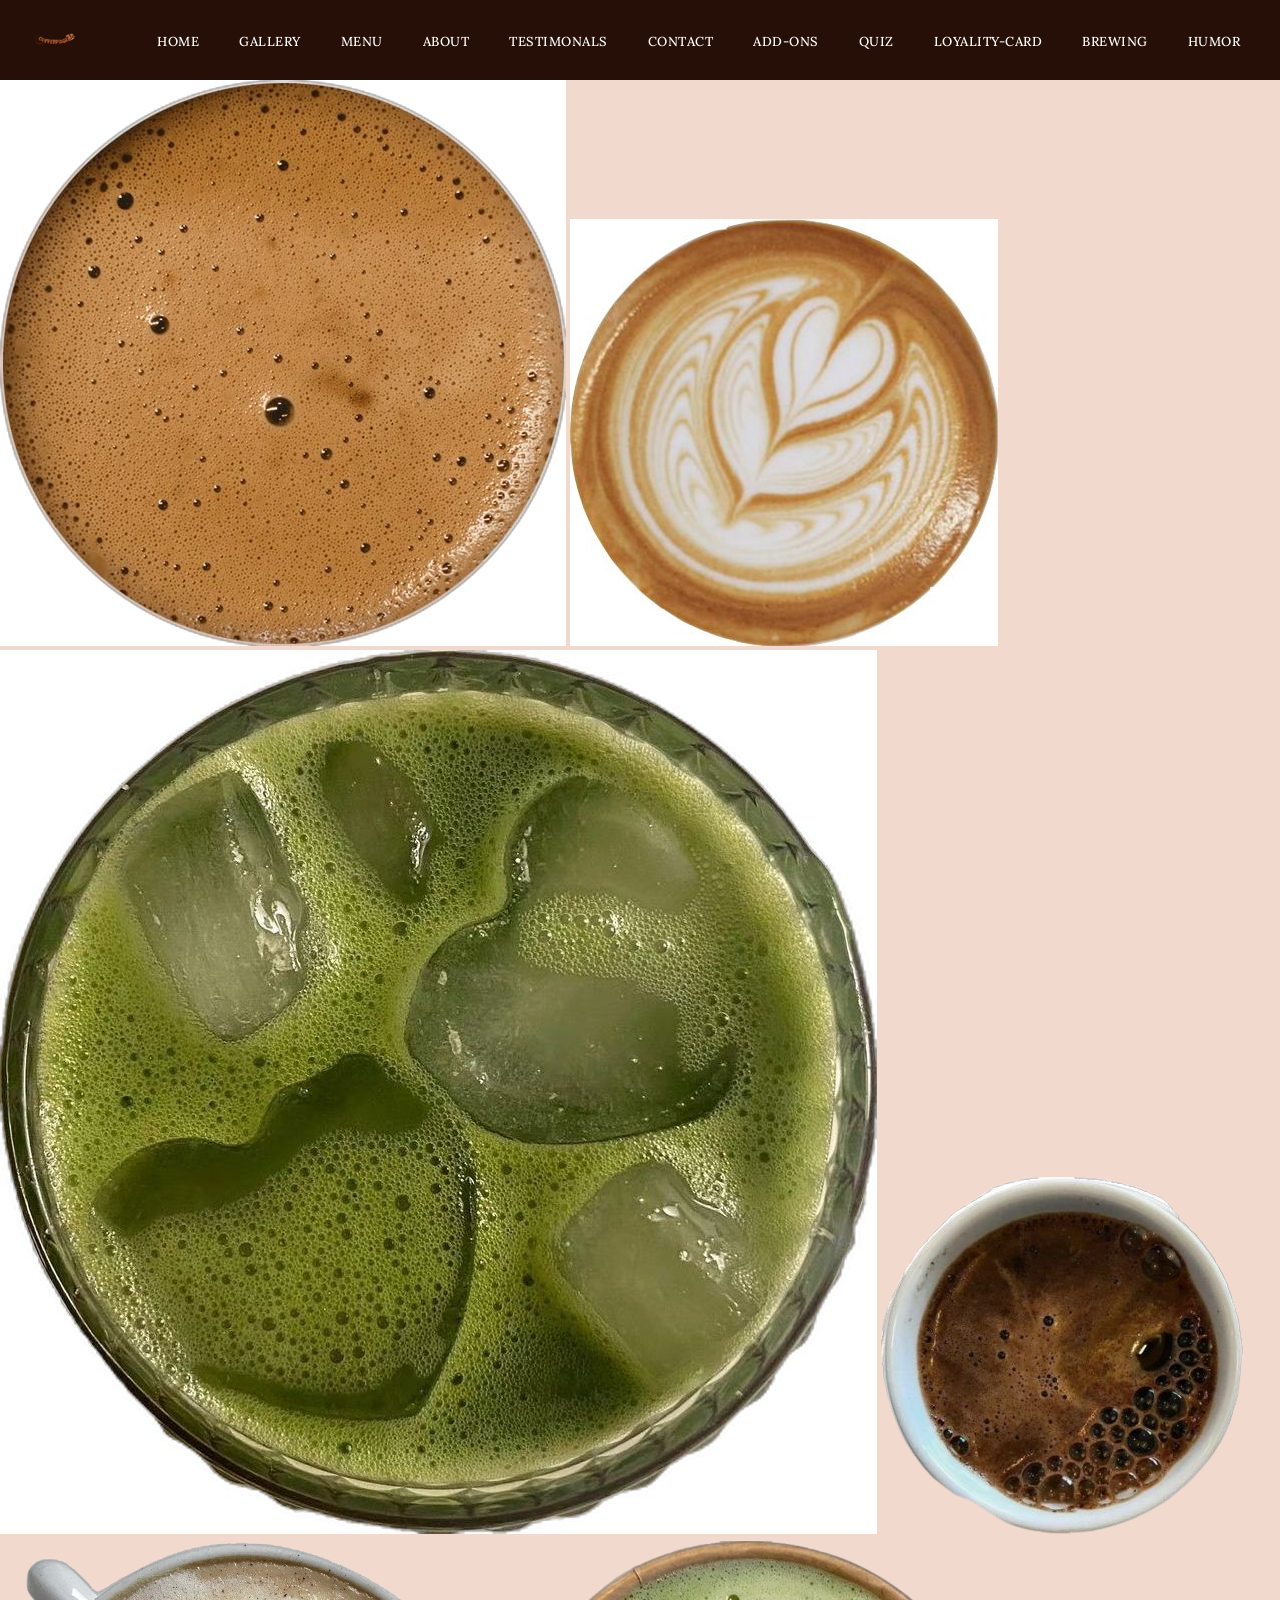
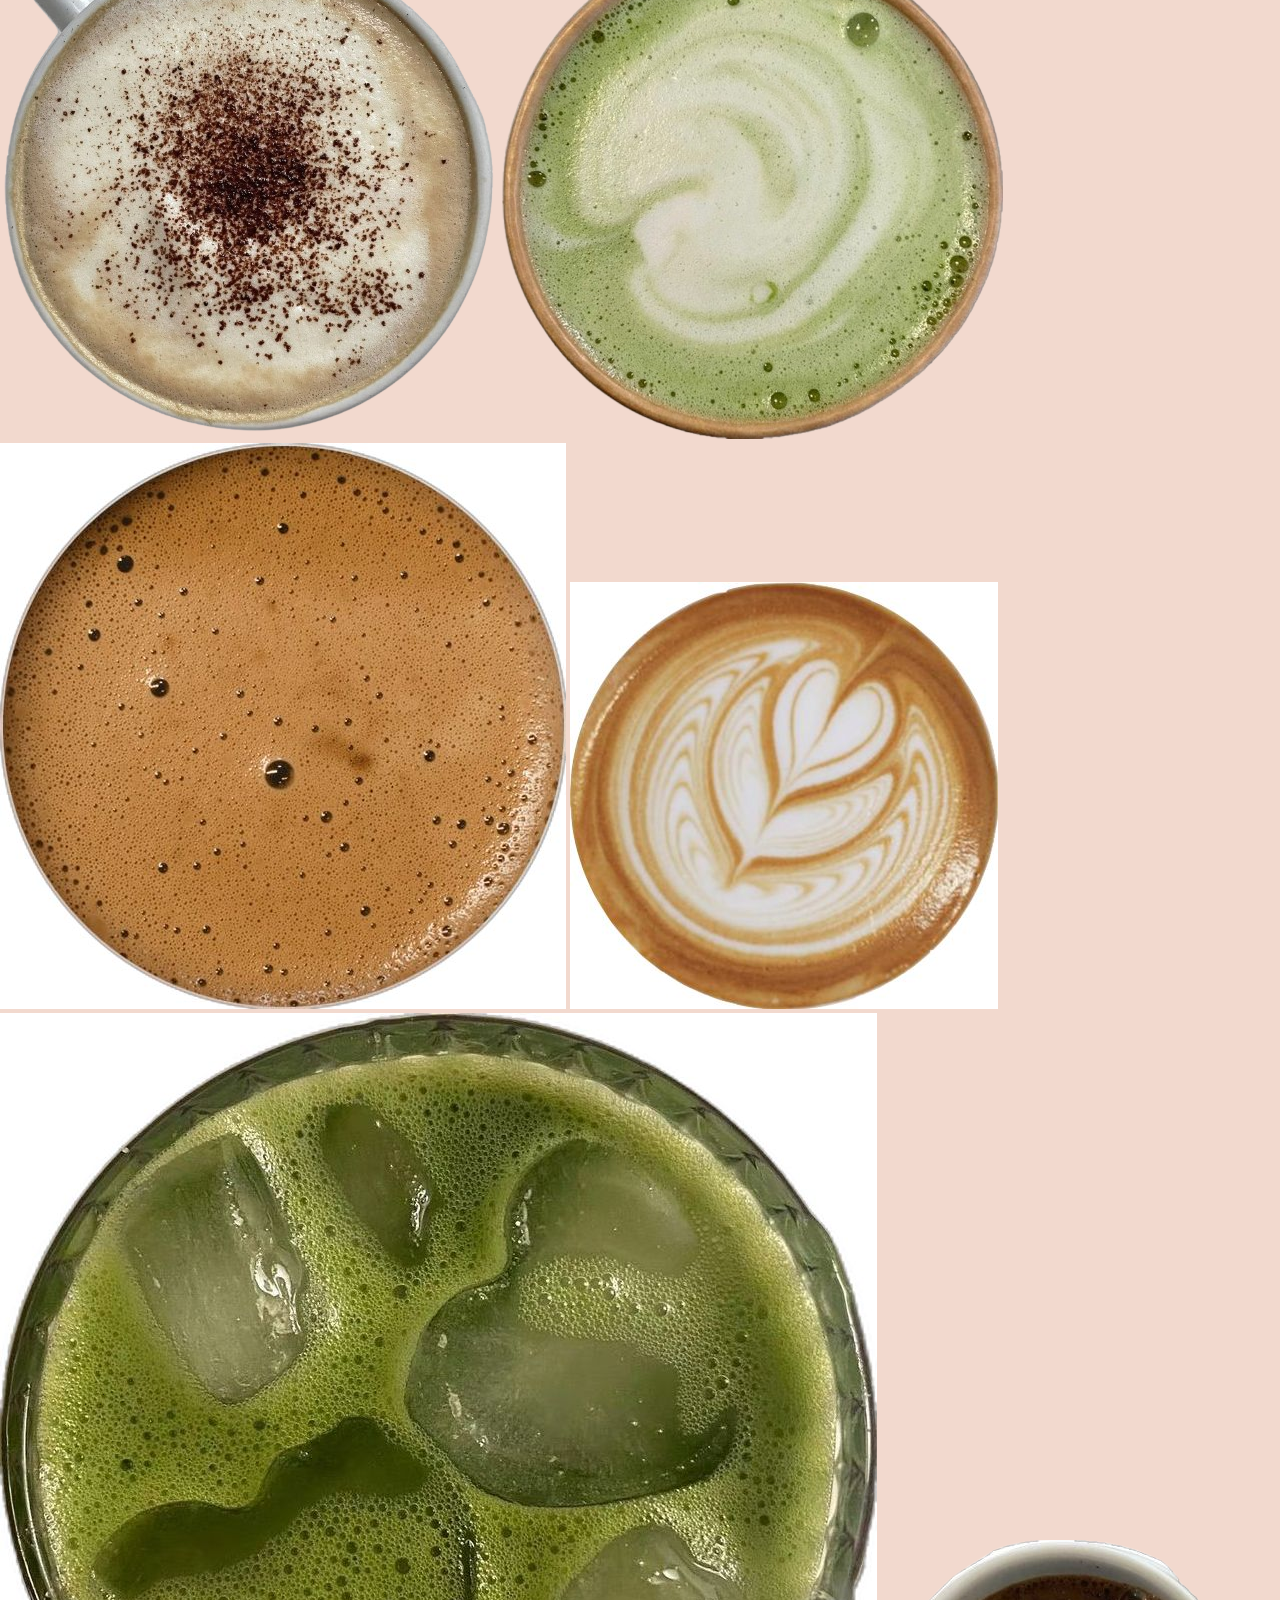
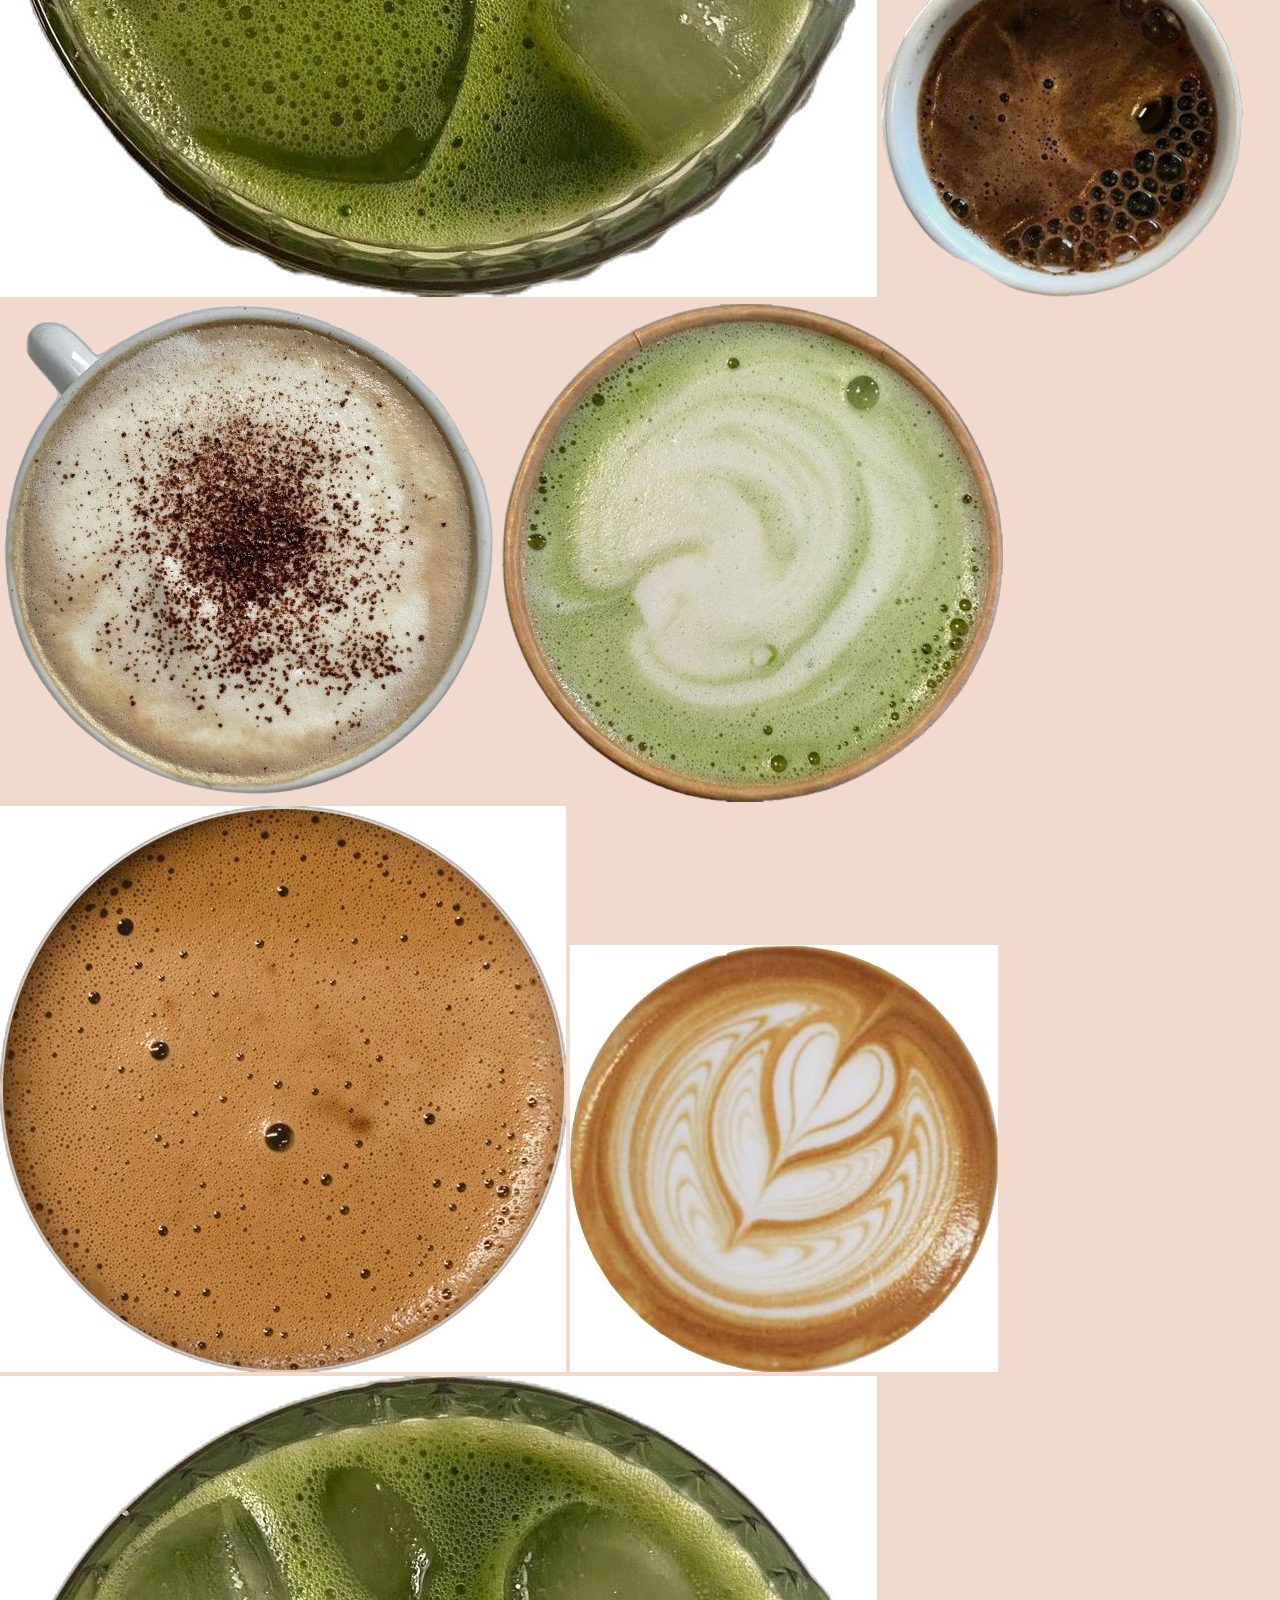
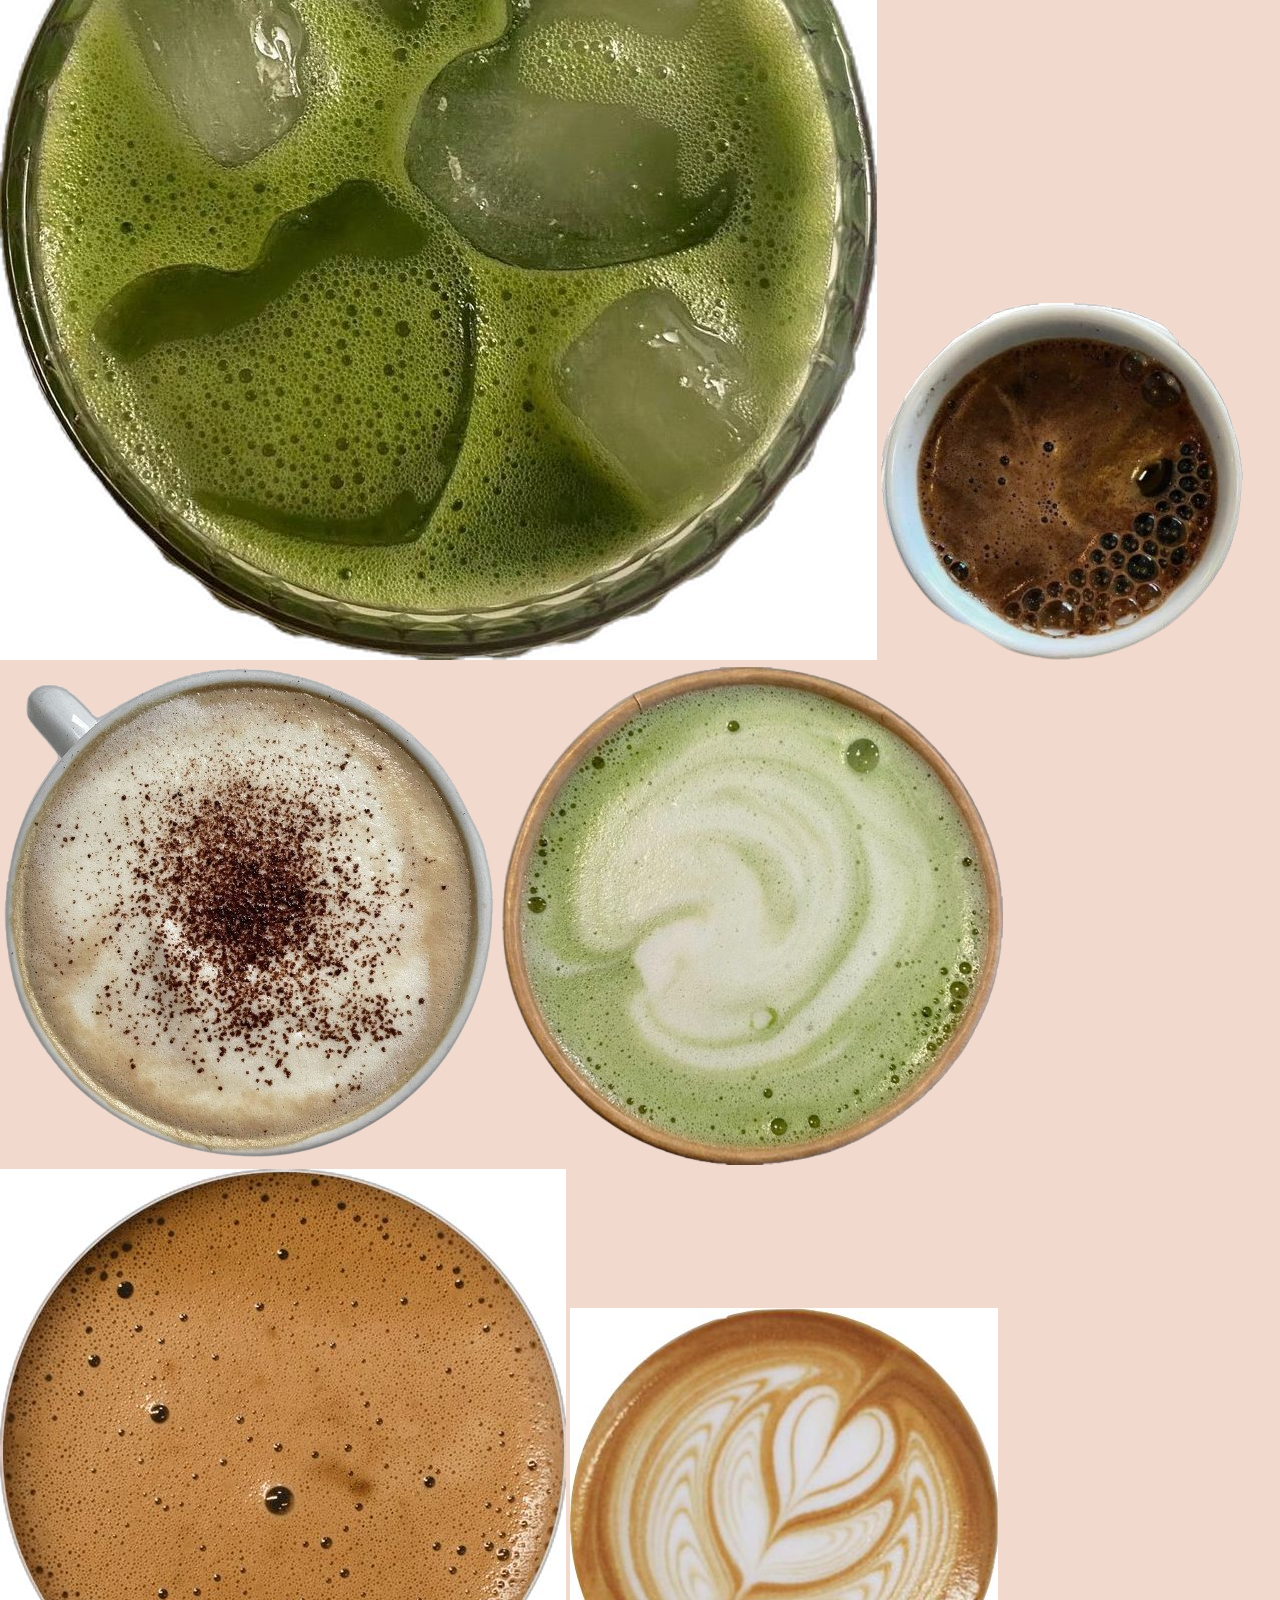
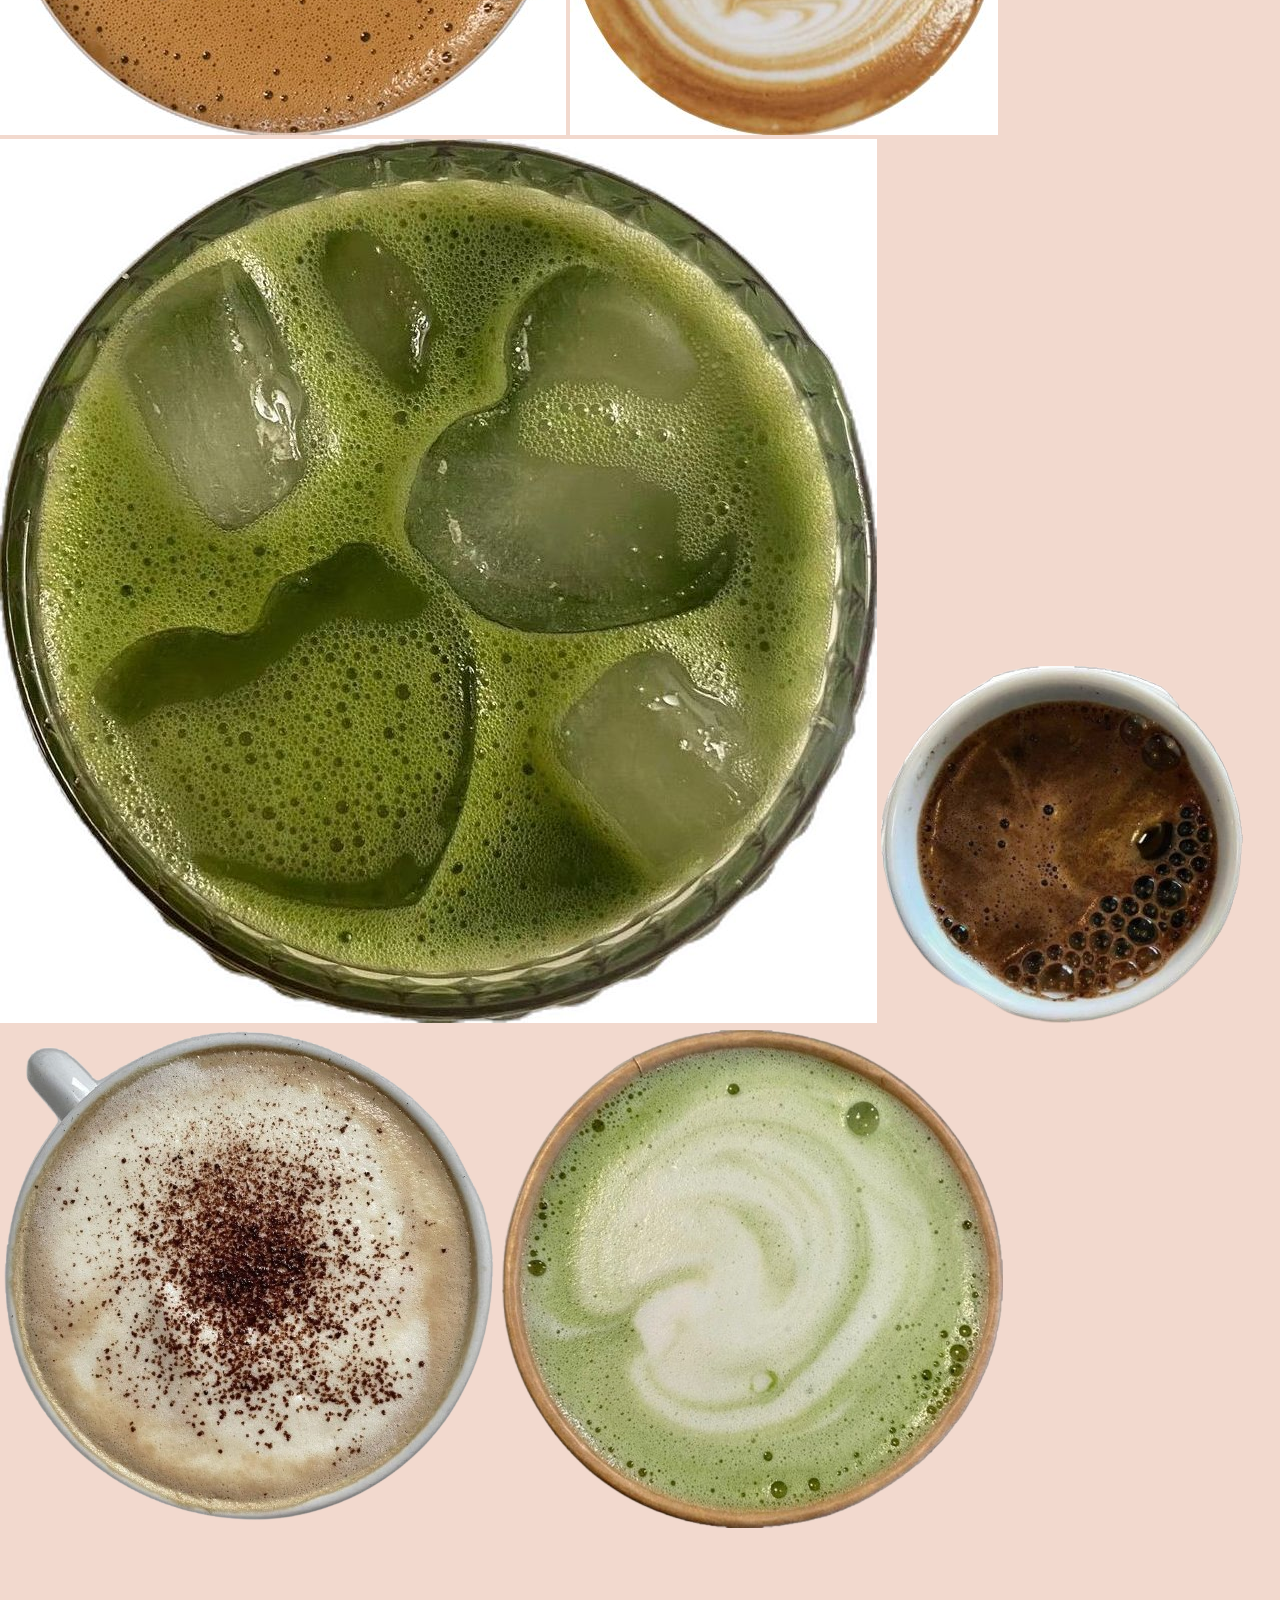
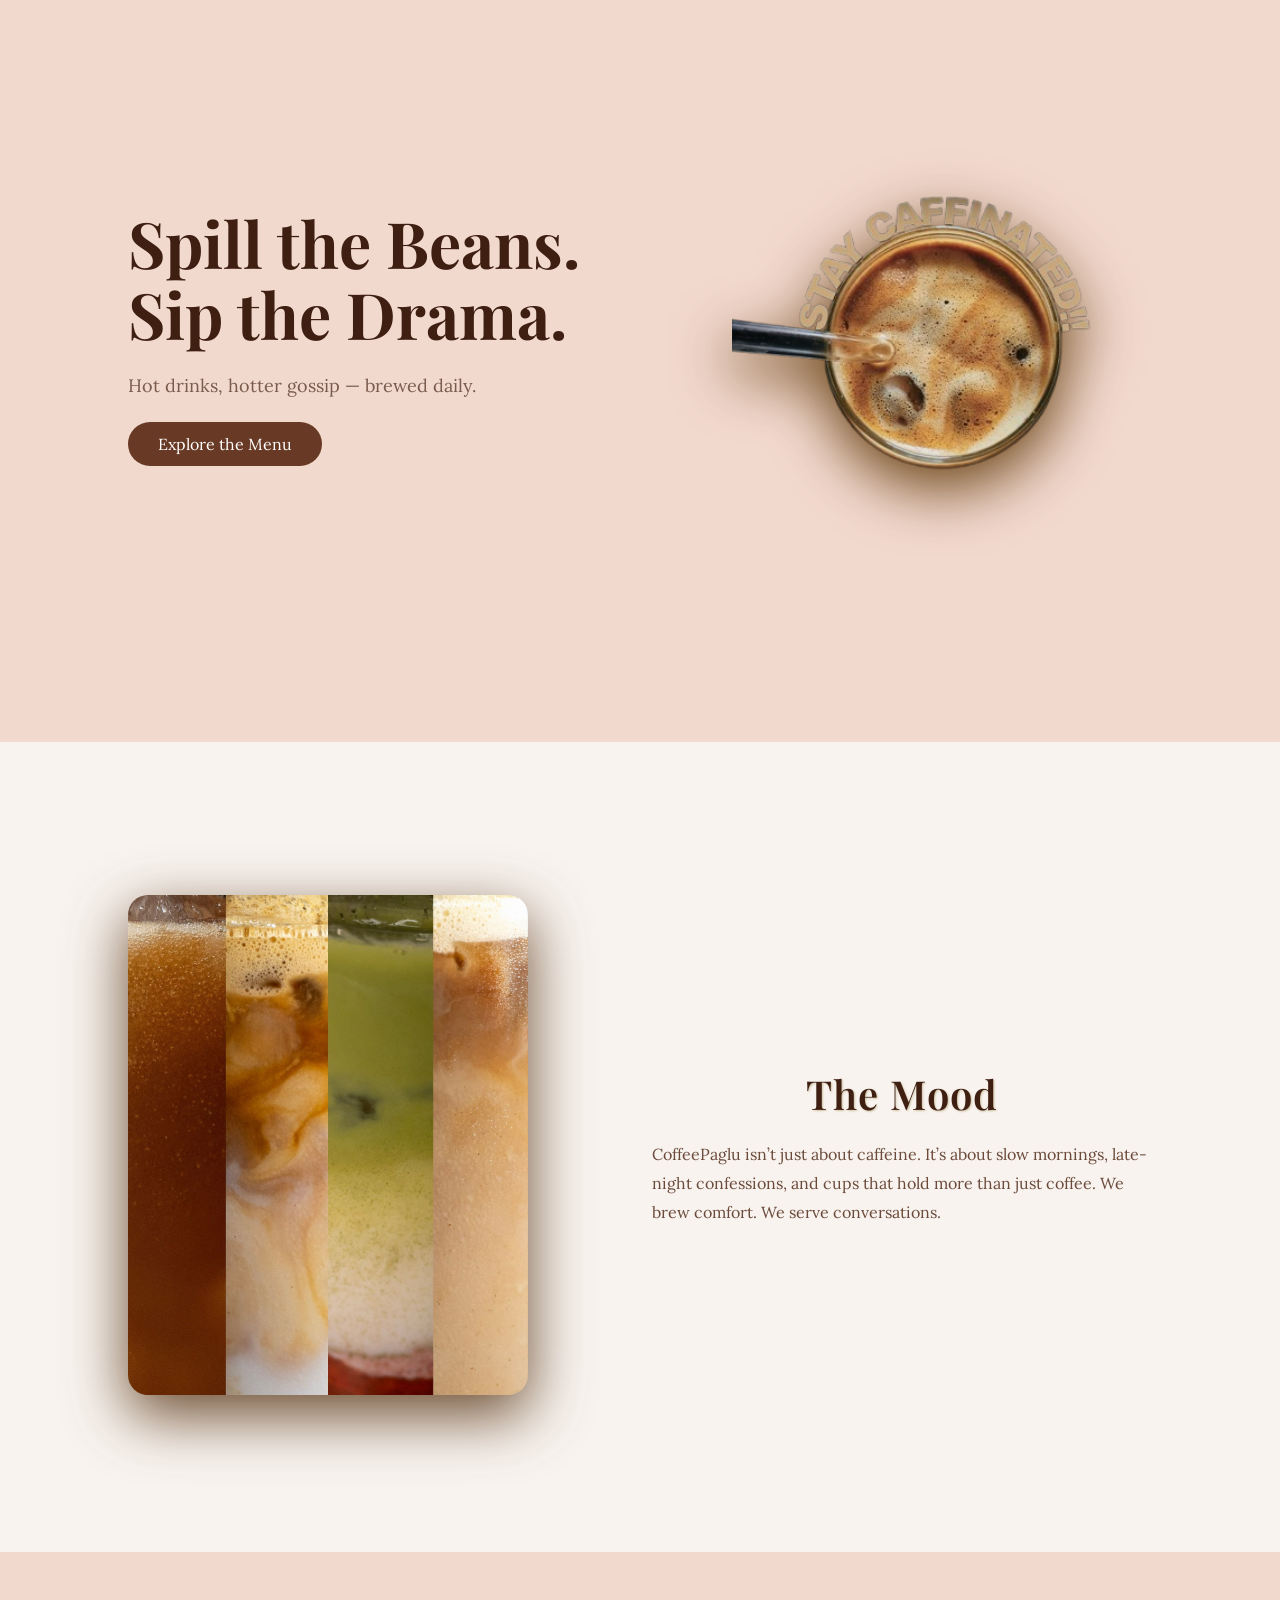
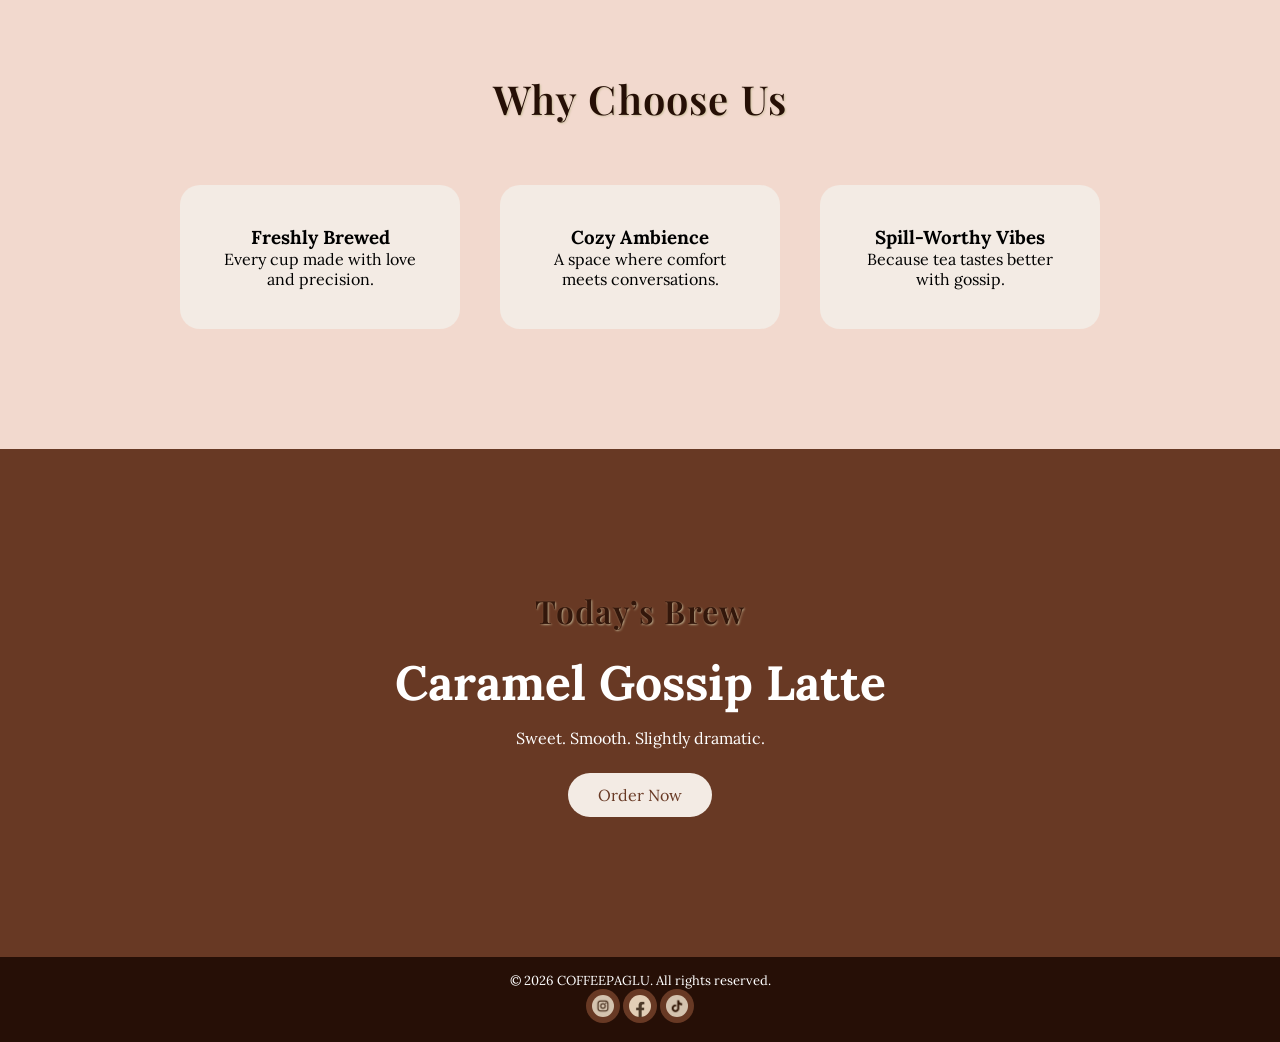
==== commit 28449dca: "index.html" ====
--- a/index.html
+++ b/index.html
@@ -28,6 +28,38 @@
  </div>
 </header>
 <main>
+
+<section class="marquee-section">
+  <div class="marquee-wrapper">
+    <div class="marquee-track">
+      <a href="menu.html"><img src="imgs/coffee1.jpg"></a>
+      <a href="menu.html"><img src="imgs/coffee2.jpg"></a>
+      <a href="menu.html"><img src="imgs/matcha1.jpg"></a>
+      <a href="menu.html"><img src="imgs/Mocha.png"></a>
+      <a href="menu.html"><img src="imgs/white cappucino.png"></a>
+      <a href="menu.html"><img src="imgs/matchalatte (1).png"></a>
+      <a href="menu.html"><img src="imgs/coffee1.jpg"></a>
+      <a href="menu.html"><img src="imgs/coffee2.jpg"></a>
+      <a href="menu.html"><img src="imgs/matcha1.jpg"></a>
+      <a href="menu.html"><img src="imgs/Mocha.png"></a>
+      <a href="menu.html"><img src="imgs/white cappucino.png"></a>
+      <a href="menu.html"><img src="imgs/matchalatte (1).png"></a>
+      <a href="menu.html"><img src="imgs/coffee1.jpg"></a>
+      <a href="menu.html"><img src="imgs/coffee2.jpg"></a>
+      <a href="menu.html"><img src="imgs/matcha1.jpg"></a>
+      <a href="menu.html"><img src="imgs/Mocha.png"></a>
+      <a href="menu.html"><img src="imgs/white cappucino.png"></a>
+      <a href="menu.html"><img src="imgs/matchalatte (1).png"></a>
+      <a href="menu.html"><img src="imgs/coffee1.jpg"></a>
+      <a href="menu.html"><img src="imgs/coffee2.jpg"></a>
+      <a href="menu.html"><img src="imgs/matcha1.jpg"></a>
+      <a href="menu.html"><img src="imgs/Mocha.png"></a>
+      <a href="menu.html"><img src="imgs/white cappucino.png"></a>
+      <a href="menu.html"><img src="imgs/matchalatte (1).png"></a>
+    </div>
+  </div>
+</section>
+  
   <!--Hero section-->
   <section class="hero">
   <div class="hero-content">
@@ -100,7 +132,7 @@
   <div class="container footer-container">
     <p>&copy; 2026 COFFEEPAGLU. All rights reserved.</p>
     <div class="social-icons">
-      <a href="https://www.instagram.com/herjournls._?igsh=M2wwaDgxN3NqbGc0"><img src="imgs/insta.jpg" alt="Instagram"></a>
+      <a href="https://www.instagram.com/mastigram._/"><img src="imgs/insta.jpg" alt="Instagram"></a>
       <a href="#"><img src="imgs/fb.jpg" alt="Facebook"></a>
       <a href="#"><img src="imgs/tiktook.jpg" alt="TicTok"></a>
     </div>
--- a/css/style.css
+++ b/css/style.css
@@ -679,6 +679,7 @@
                                     /* BUTTON */
 .contact-box button {
   margin-top: 10px;
+  width: 40%;
   padding: 10px 30px;
   border: none;
   background-color: #683924;
@@ -1830,4 +1831,4 @@
     font-size: 12px;
     color: #8a7f6e;
     line-height: 1.4;
-  }+  }
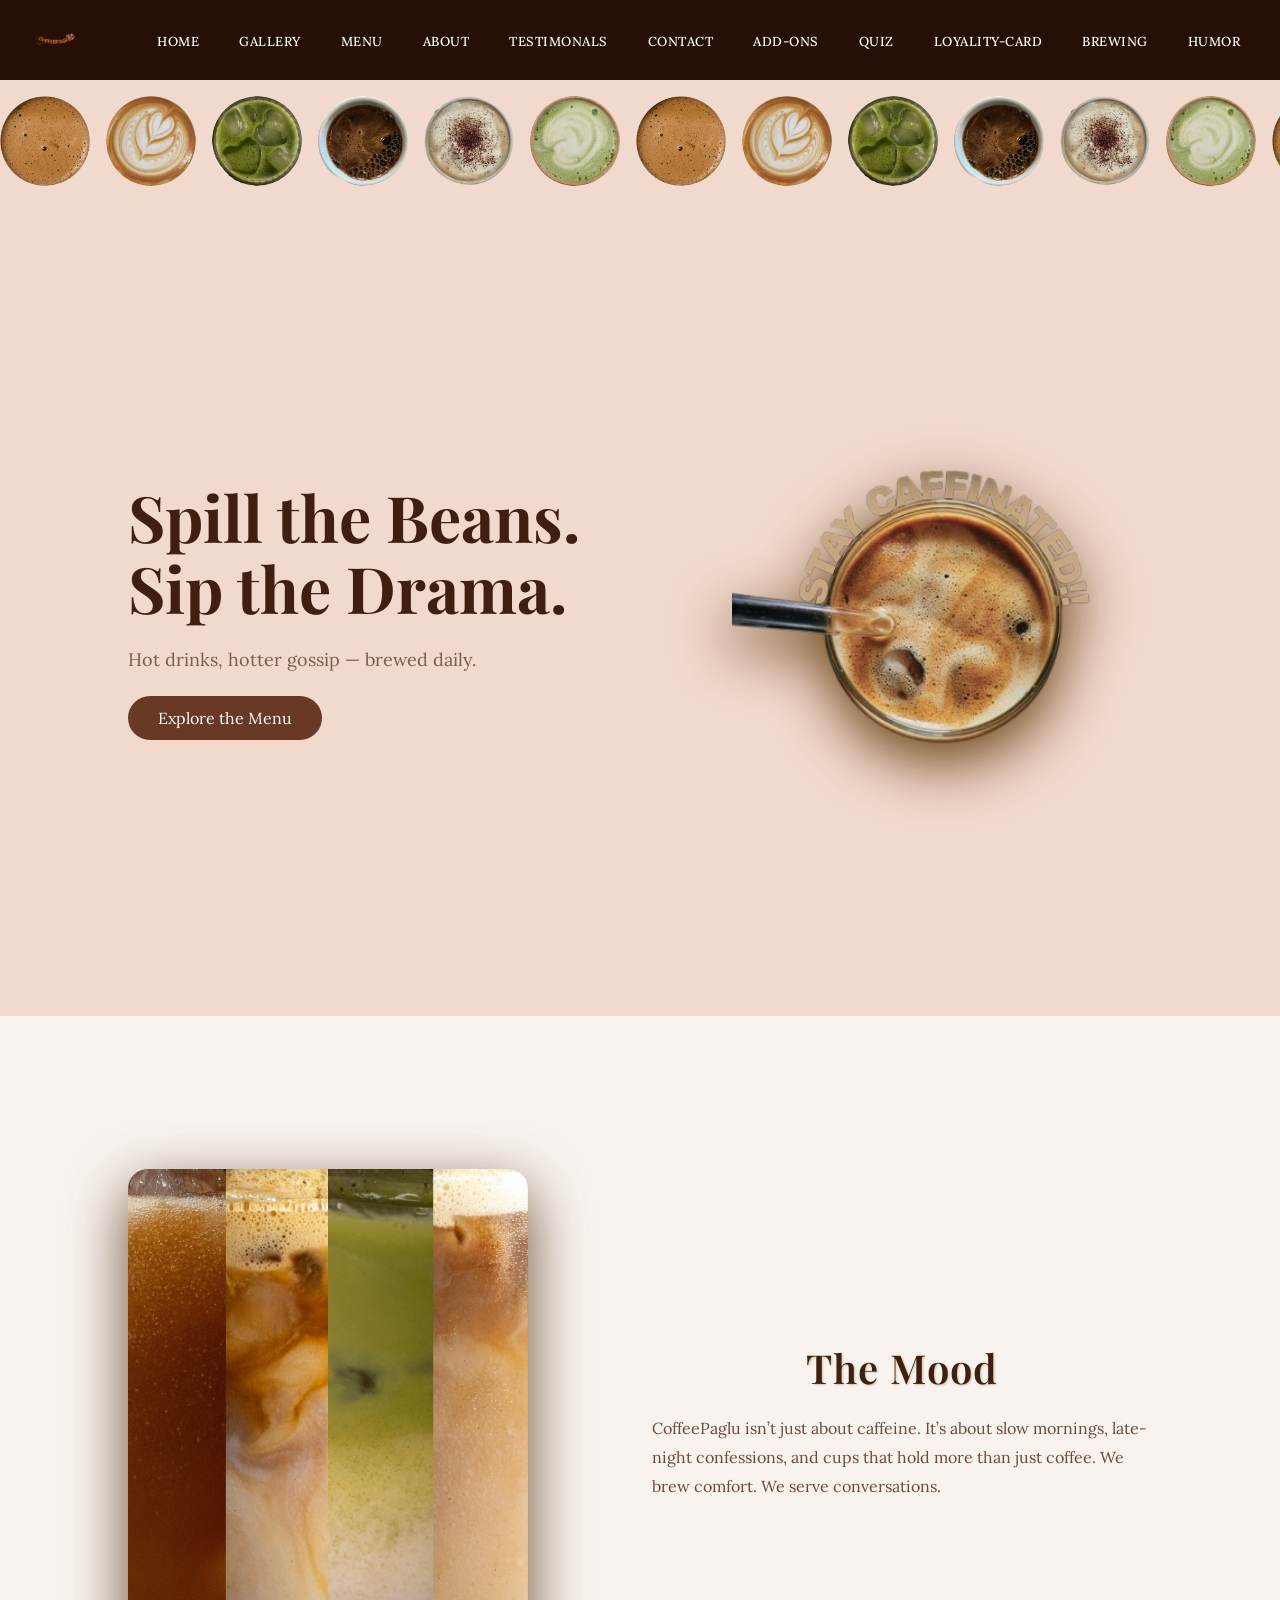
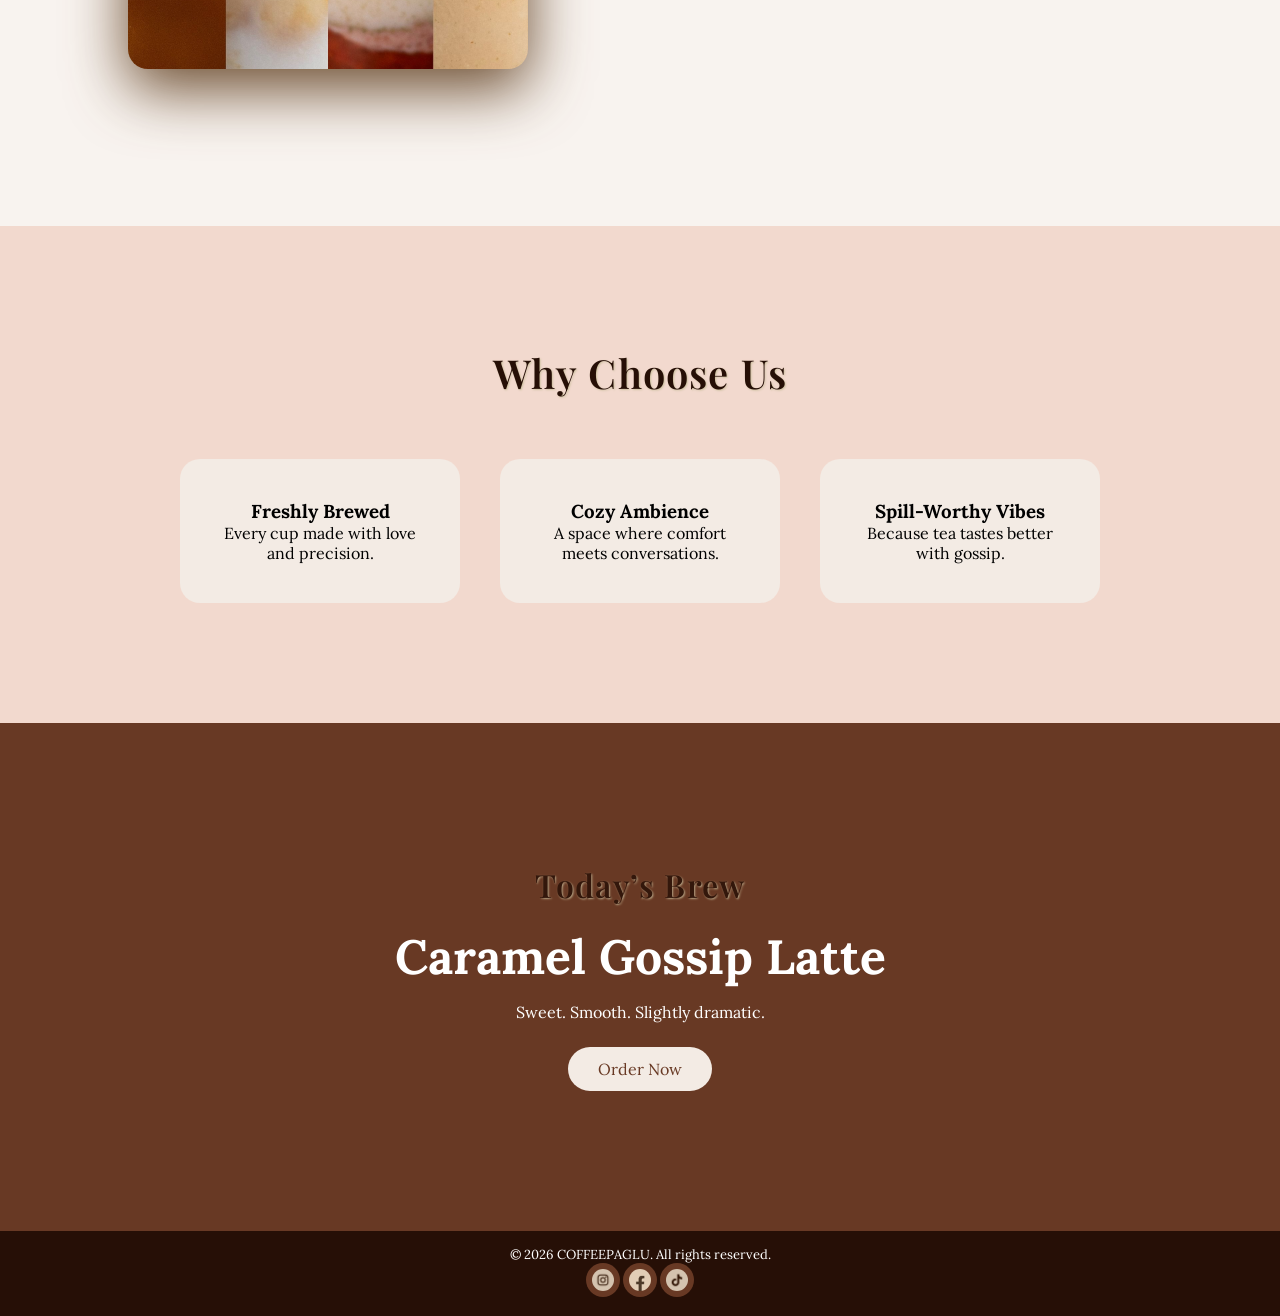
==== commit 597abd73: "Add files via upload" ====
--- a/index.html
+++ b/index.html
@@ -59,7 +59,7 @@
     </div>
   </div>
 </section>
-  
+
   <!--Hero section-->
   <section class="hero">
   <div class="hero-content">
@@ -132,7 +132,7 @@
   <div class="container footer-container">
     <p>&copy; 2026 COFFEEPAGLU. All rights reserved.</p>
     <div class="social-icons">
-      <a href="https://www.instagram.com/mastigram._/"><img src="imgs/insta.jpg" alt="Instagram"></a>
+      <a href="https://www.instagram.com/herjournls._?igsh=M2wwaDgxN3NqbGc0"><img src="imgs/insta.jpg" alt="Instagram"></a>
       <a href="#"><img src="imgs/fb.jpg" alt="Facebook"></a>
       <a href="#"><img src="imgs/tiktook.jpg" alt="TicTok"></a>
     </div>
--- a/css/style.css
+++ b/css/style.css
@@ -177,6 +177,43 @@
   transform: scale(1.08);
 }
 
+/* ── IMAGE MARQUEE ── */
+.marquee-section {
+  overflow: hidden;
+  padding: 1rem 0;
+  background: #f2d9ce;
+}
+
+.marquee-wrapper {
+  overflow: hidden;
+  width: 100%;
+}
+
+.marquee-track {
+  display: flex;
+  gap: 16px;
+  width: max-content;
+  animation: scrollLeft 20s linear infinite;
+}
+
+.marquee-track img {
+  width: 90px;
+  height: 90px;
+  object-fit: cover;
+  border-radius: 50%;
+  flex-shrink: 0;
+}
+
+.marquee-track a img:hover {
+  transform: scale(1.1);
+  border-color: #260f06;
+  transition: all 0.3s ease;
+}
+
+@keyframes scrollLeft {
+  0%   { transform: translateX(0); }
+  100% { transform: translateX(-25%); }
+}
 
 .mood {
   display: flex;
@@ -684,7 +721,7 @@
   border: none;
   background-color: #683924;
   color: #fff;
-  font-size: 13px;
+  font-size: 12px;
   cursor: pointer;
 }
 
@@ -1831,4 +1868,4 @@
     font-size: 12px;
     color: #8a7f6e;
     line-height: 1.4;
-  }
+  }
